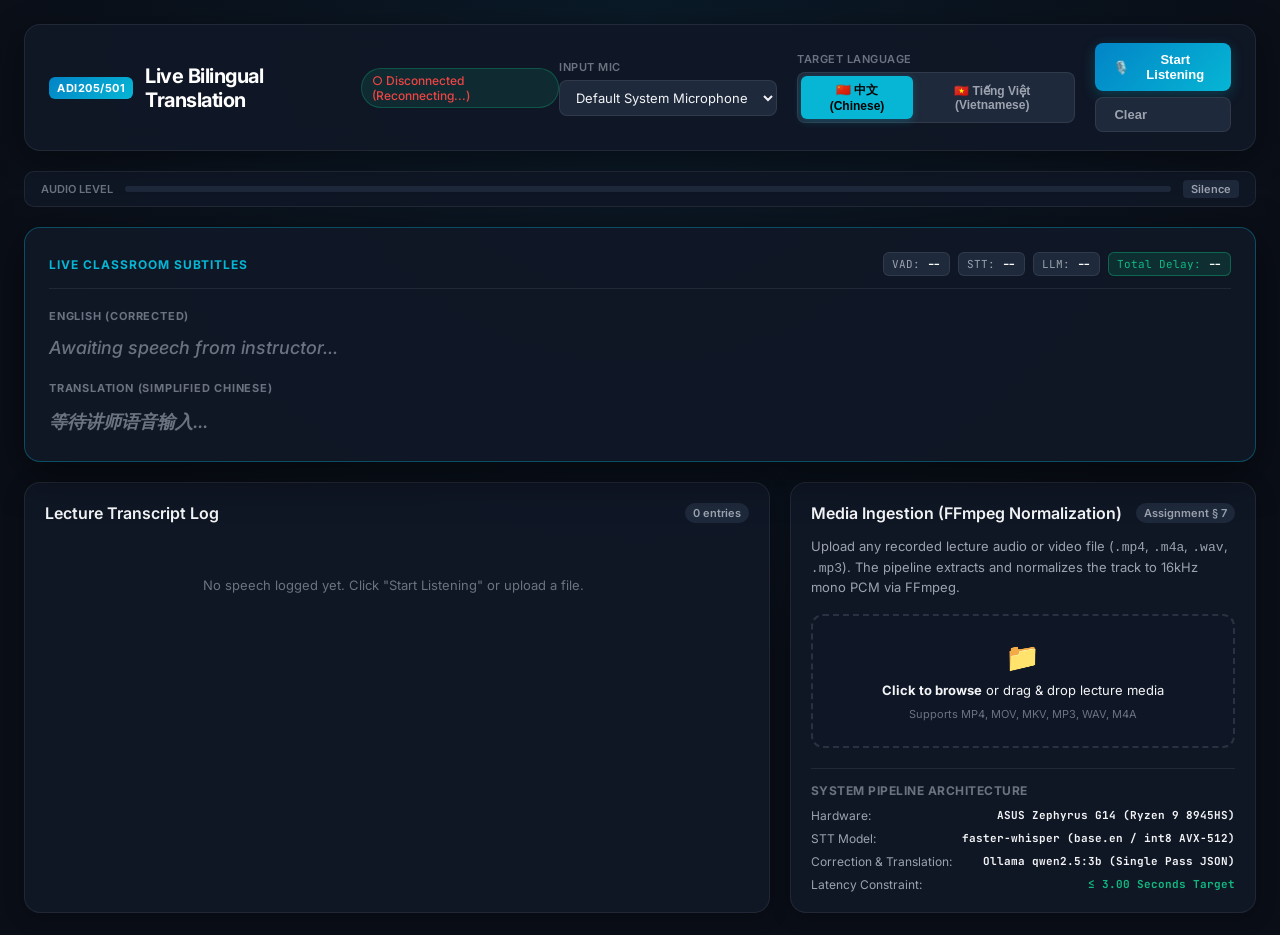
==== static/index.html @ 8bcc1276 "Initial commit" ====
<!DOCTYPE html>
<html lang="en">
<head>
  <meta charset="UTF-8">
  <meta name="viewport" content="width=device-width, initial-scale=1.0">
  <title>Live Bilingual Classroom Translation | ADI205/501</title>
  <link rel="preconnect" href="https://fonts.googleapis.com">
  <link rel="preconnect" href="https://fonts.gstatic.com" crossorigin>
  <link href="https://fonts.googleapis.com/css2?family=Inter:wght@300;400;500;600;700&family=JetBrains+Mono:wght@400;500;600&display=swap" rel="stylesheet">
  <link rel="stylesheet" href="/static/style.css">
</head>
<body>
  <div class="app-container">
    <!-- Header -->
    <header class="app-header">
      <div class="brand">
        <div class="brand-badge">ADI205/501</div>
        <h1>Live Bilingual Translation</h1>
        <span class="status-indicator ready" id="connectionStatus">● 100% Local Engine</span>
      </div>

      <div class="controls-panel">
        <!-- Audio Input Device Selector -->
        <div class="control-group">
          <label for="audioDeviceSelect">Input Mic</label>
          <select id="audioDeviceSelect" class="styled-select">
            <option value="default">Default System Microphone</option>
          </select>
        </div>

        <!-- Target Language Toggle -->
        <div class="control-group">
          <label>Target Language</label>
          <div class="lang-switch">
            <button class="lang-btn active" data-lang="Chinese" id="btnLangChinese">🇨🇳 中文 (Chinese)</button>
            <button class="lang-btn" data-lang="Vietnamese" id="btnLangVietnamese">🇻🇳 Tiếng Việt (Vietnamese)</button>
          </div>
        </div>

        <!-- Action Buttons -->
        <div class="control-group actions">
          <button id="toggleRecordBtn" class="btn btn-primary">
            <span class="mic-icon">🎙️</span>
            <span id="recordBtnText">Start Listening</span>
          </button>
          <button id="clearBtn" class="btn btn-secondary" title="Clear transcript history">Clear</button>
        </div>
      </div>
    </header>

    <!-- Real-time Audio Activity Bar -->
    <div class="audio-meter-bar">
      <div class="meter-label">Audio Level</div>
      <div class="meter-track">
        <div class="meter-fill" id="audioMeterFill"></div>
      </div>
      <div class="vad-badge" id="vadStatusBadge">Silence</div>
    </div>

    <!-- Live Active Subtitle Stage (Large Prominent Classroom Subtitle Bar) -->
    <section class="live-subtitle-stage">
      <div class="stage-header">
        <span class="stage-tag">LIVE CLASSROOM SUBTITLES</span>
        <div class="latency-pill-group" id="liveLatencyGroup">
          <span class="latency-badge vad">VAD: <b id="statVad">--</b></span>
          <span class="latency-badge stt">STT: <b id="statStt">--</b></span>
          <span class="latency-badge llm">LLM: <b id="statLlm">--</b></span>
          <span class="latency-badge total pass" id="statTotalBadge">Total Delay: <b id="statTotal">--</b></span>
        </div>
      </div>

      <div class="subtitle-card">
        <!-- English Corrected Line -->
        <div class="subtitle-line english">
          <div class="line-label">English (Corrected)</div>
          <div class="line-text" id="liveEnglishText">
            <span class="placeholder">Awaiting speech from instructor...</span>
          </div>
        </div>

        <!-- Raw transcription indicator if correction differed -->
        <div class="raw-diff-indicator" id="rawDiffContainer" style="display: none;">
          <span class="diff-tag">Original STT:</span>
          <span class="diff-raw" id="liveRawText"></span>
          <span class="diff-changes" id="liveCorrectionsList"></span>
        </div>

        <!-- Translation Line -->
        <div class="subtitle-line translation">
          <div class="line-label" id="translationLineLabel">Translation (Simplified Chinese)</div>
          <div class="line-text translated-text" id="liveTranslationText">
            <span class="placeholder">等待讲师语音输入...</span>
          </div>
        </div>
      </div>
    </section>

    <!-- Two-Column Section: History Log & Media Normalization Testing -->
    <div class="bottom-grid">
      <!-- Full Lecture History -->
      <section class="panel history-panel">
        <div class="panel-header">
          <h2>Lecture Transcript Log</h2>
          <span class="counter-badge" id="historyCount">0 entries</span>
        </div>
        <div class="history-list" id="historyList">
          <div class="empty-state">No speech logged yet. Click "Start Listening" or upload a file.</div>
        </div>
      </section>

      <!-- Assignment Section 7: Media & Audio File Ingestion -->
      <section class="panel media-panel">
        <div class="panel-header">
          <h2>Media Ingestion (FFmpeg Normalization)</h2>
          <span class="section-tag">Assignment § 7</span>
        </div>
        <p class="panel-desc">
          Upload any recorded lecture audio or video file (<code>.mp4</code>, <code>.m4a</code>, <code>.wav</code>, <code>.mp3</code>). The pipeline extracts and normalizes the track to 16kHz mono PCM via FFmpeg.
        </p>

        <div class="upload-dropzone" id="dropzone">
          <input type="file" id="mediaFileInput" accept="audio/*,video/*" style="display: none;">
          <div class="dropzone-content">
            <span class="upload-icon">📁</span>
            <p><strong>Click to browse</strong> or drag & drop lecture media</p>
            <span class="dropzone-hint">Supports MP4, MOV, MKV, MP3, WAV, M4A</span>
          </div>
        </div>

        <div class="upload-status" id="uploadStatus" style="display: none;">
          <div class="progress-info">
            <span id="uploadFileName">lecture_sample.mp4</span>
            <span id="uploadProgressText">Normalizing audio with FFmpeg...</span>
          </div>
        </div>

        <div class="specs-summary">
          <h3>System Pipeline Architecture</h3>
          <div class="spec-item">
            <span>Hardware:</span>
            <b>ASUS Zephyrus G14 (Ryzen 9 8945HS)</b>
          </div>
          <div class="spec-item">
            <span>STT Model:</span>
            <b>faster-whisper (base.en / int8 AVX-512)</b>
          </div>
          <div class="spec-item">
            <span>Correction & Translation:</span>
            <b>Ollama qwen2.5:3b (Single Pass JSON)</b>
          </div>
          <div class="spec-item">
            <span>Latency Constraint:</span>
            <b class="highlight">&le; 3.00 Seconds Target</b>
          </div>
        </div>
      </section>
    </div>
  </div>

  <script src="/static/app.js"></script>
</body>
</html>
---- static/style.css ----
:root {
  --bg-main: #0a0e17;
  --bg-card: rgba(17, 24, 39, 0.85);
  --bg-card-hover: rgba(31, 41, 55, 0.95);
  --border-color: rgba(255, 255, 255, 0.08);
  --border-highlight: rgba(6, 182, 212, 0.35);
  --primary: #06b6d4;
  --primary-glow: rgba(6, 182, 212, 0.25);
  --accent-green: #10b981;
  --accent-amber: #f59e0b;
  --accent-red: #ef4444;
  --text-main: #f3f4f6;
  --text-muted: #9ca3af;
  --text-subtle: #6b7280;
  --font-sans: 'Inter', -apple-system, BlinkMacSystemFont, sans-serif;
  --font-mono: 'JetBrains Mono', monospace;
}

* {
  box-sizing: border-box;
  margin: 0;
  padding: 0;
}

body {
  background-color: var(--bg-main);
  background-image: radial-gradient(circle at 50% 0%, rgba(14, 165, 233, 0.08) 0%, transparent 60%);
  color: var(--text-main);
  font-family: var(--font-sans);
  min-height: 100vh;
  display: flex;
  justify-content: center;
  padding: 24px;
}

.app-container {
  width: 100%;
  max-width: 1300px;
  display: flex;
  flex-direction: column;
  gap: 20px;
}

/* Header */
.app-header {
  display: flex;
  justify-content: space-between;
  align-items: center;
  background: var(--bg-card);
  backdrop-filter: blur(12px);
  padding: 18px 24px;
  border-radius: 16px;
  border: 1px solid var(--border-color);
  box-shadow: 0 8px 32px rgba(0, 0, 0, 0.4);
}

.brand {
  display: flex;
  align-items: center;
  gap: 12px;
}

.brand-badge {
  background: linear-gradient(135deg, #0284c7, #06b6d4);
  color: #fff;
  font-size: 11px;
  font-weight: 700;
  padding: 4px 8px;
  border-radius: 6px;
  letter-spacing: 0.5px;
}

.brand h1 {
  font-size: 20px;
  font-weight: 700;
  letter-spacing: -0.5px;
  color: #fff;
}

.status-indicator {
  font-size: 12px;
  font-weight: 500;
  padding: 4px 10px;
  border-radius: 20px;
  background: rgba(16, 185, 129, 0.12);
  color: var(--accent-green);
  border: 1px solid rgba(16, 185, 129, 0.3);
}

/* Controls */
.controls-panel {
  display: flex;
  align-items: center;
  gap: 20px;
}

.control-group {
  display: flex;
  flex-direction: column;
  gap: 6px;
}

.control-group label {
  font-size: 11px;
  font-weight: 600;
  color: var(--text-subtle);
  text-transform: uppercase;
  letter-spacing: 0.5px;
}

.styled-select {
  background: #1e293b;
  color: var(--text-main);
  border: 1px solid var(--border-color);
  padding: 8px 12px;
  border-radius: 8px;
  font-size: 13px;
  font-family: inherit;
  outline: none;
  cursor: pointer;
  transition: all 0.2s;
}

.styled-select:focus {
  border-color: var(--primary);
  box-shadow: 0 0 0 2px var(--primary-glow);
}

.lang-switch {
  display: flex;
  background: #1e293b;
  padding: 3px;
  border-radius: 8px;
  border: 1px solid var(--border-color);
}

.lang-btn {
  background: transparent;
  color: var(--text-muted);
  border: none;
  padding: 6px 12px;
  font-size: 12px;
  font-weight: 600;
  border-radius: 6px;
  cursor: pointer;
  transition: all 0.2s;
}

.lang-btn.active {
  background: var(--primary);
  color: #000;
  font-weight: 700;
  box-shadow: 0 2px 8px var(--primary-glow);
}

.btn {
  display: inline-flex;
  align-items: center;
  gap: 8px;
  padding: 9px 18px;
  border-radius: 8px;
  font-size: 13px;
  font-weight: 600;
  cursor: pointer;
  border: none;
  transition: all 0.2s;
}

.btn-primary {
  background: linear-gradient(135deg, #0284c7, #06b6d4);
  color: #fff;
  box-shadow: 0 4px 14px var(--primary-glow);
}

.btn-primary:hover {
  filter: brightness(1.1);
  transform: translateY(-1px);
}

.btn-primary.recording {
  background: linear-gradient(135deg, #e11d48, #f43f5e);
  box-shadow: 0 4px 16px rgba(244, 63, 94, 0.4);
  animation: pulseRecording 1.8s infinite;
}

@keyframes pulseRecording {
  0% { box-shadow: 0 0 0 0 rgba(244, 63, 94, 0.6); }
  70% { box-shadow: 0 0 0 10px rgba(244, 63, 94, 0); }
  100% { box-shadow: 0 0 0 0 rgba(244, 63, 94, 0); }
}

.btn-secondary {
  background: #1e293b;
  color: var(--text-muted);
  border: 1px solid var(--border-color);
}

.btn-secondary:hover {
  background: #334155;
  color: #fff;
}

/* Audio Level Bar */
.audio-meter-bar {
  display: flex;
  align-items: center;
  gap: 12px;
  background: var(--bg-card);
  padding: 8px 16px;
  border-radius: 10px;
  border: 1px solid var(--border-color);
}

.meter-label {
  font-size: 11px;
  font-weight: 600;
  color: var(--text-subtle);
  text-transform: uppercase;
}

.meter-track {
  flex: 1;
  height: 6px;
  background: #1e293b;
  border-radius: 3px;
  overflow: hidden;
}

.meter-fill {
  height: 100%;
  width: 0%;
  background: linear-gradient(90deg, #10b981, #06b6d4);
  border-radius: 3px;
  transition: width 0.08s ease-out;
}

.vad-badge {
  font-size: 11px;
  font-weight: 600;
  padding: 2px 8px;
  border-radius: 4px;
  background: #1e293b;
  color: var(--text-muted);
  transition: all 0.2s;
}

.vad-badge.speaking {
  background: rgba(16, 185, 129, 0.2);
  color: var(--accent-green);
  border: 1px solid rgba(16, 185, 129, 0.4);
}

/* Live Subtitle Stage */
.live-subtitle-stage {
  background: var(--bg-card);
  border-radius: 16px;
  border: 1px solid var(--border-highlight);
  box-shadow: 0 12px 40px rgba(0, 0, 0, 0.5);
  padding: 24px;
  position: relative;
  overflow: hidden;
}

.stage-header {
  display: flex;
  justify-content: space-between;
  align-items: center;
  margin-bottom: 20px;
  padding-bottom: 12px;
  border-bottom: 1px solid var(--border-color);
}

.stage-tag {
  font-size: 12px;
  font-weight: 700;
  letter-spacing: 1px;
  color: var(--primary);
}

.latency-pill-group {
  display: flex;
  gap: 8px;
  font-family: var(--font-mono);
}

.latency-badge {
  font-size: 11px;
  padding: 4px 8px;
  border-radius: 6px;
  background: #1e293b;
  color: var(--text-muted);
  border: 1px solid var(--border-color);
}

.latency-badge b {
  color: #fff;
}

.latency-badge.total.pass {
  background: rgba(16, 185, 129, 0.15);
  color: var(--accent-green);
  border-color: rgba(16, 185, 129, 0.4);
}

.latency-badge.total.fail {
  background: rgba(239, 68, 68, 0.15);
  color: var(--accent-red);
  border-color: rgba(239, 68, 68, 0.4);
}

.subtitle-card {
  display: flex;
  flex-direction: column;
  gap: 16px;
}

.subtitle-line {
  display: flex;
  flex-direction: column;
  gap: 6px;
}

.subtitle-line .line-label {
  font-size: 11px;
  font-weight: 700;
  text-transform: uppercase;
  letter-spacing: 0.8px;
  color: var(--text-subtle);
}

.subtitle-line .line-text {
  font-size: 24px;
  font-weight: 500;
  line-height: 1.4;
  color: #ffffff;
  min-height: 36px;
  transition: color 0.2s;
}

.subtitle-line.translation .line-text {
  font-size: 26px;
  font-weight: 600;
  color: #38bdf8; /* Lighter cyan for foreign language */
}

.placeholder {
  color: var(--text-subtle);
  font-style: italic;
  font-size: 18px;
}

/* Raw error diff indication */
.raw-diff-indicator {
  display: flex;
  align-items: center;
  gap: 10px;
  font-size: 12px;
  background: rgba(245, 158, 11, 0.08);
  border-left: 3px solid var(--accent-amber);
  padding: 6px 12px;
  border-radius: 4px;
  color: var(--text-muted);
}

.diff-tag {
  font-weight: 700;
  color: var(--accent-amber);
}

.diff-raw {
  text-decoration: line-through;
  opacity: 0.7;
}

.diff-changes {
  font-family: var(--font-mono);
  color: var(--accent-green);
  font-weight: 600;
}

/* Bottom Grid */
.bottom-grid {
  display: grid;
  grid-template-columns: 1.6fr 1fr;
  gap: 20px;
}

.panel {
  background: var(--bg-card);
  border-radius: 16px;
  border: 1px solid var(--border-color);
  padding: 20px;
  box-shadow: 0 4px 20px rgba(0, 0, 0, 0.25);
  display: flex;
  flex-direction: column;
}

.panel-header {
  display: flex;
  justify-content: space-between;
  align-items: center;
  margin-bottom: 14px;
}

.panel-header h2 {
  font-size: 16px;
  font-weight: 600;
}

.counter-badge, .section-tag {
  font-size: 11px;
  font-weight: 600;
  padding: 3px 8px;
  border-radius: 12px;
  background: #1e293b;
  color: var(--text-muted);
}

.panel-desc {
  font-size: 13px;
  color: var(--text-muted);
  line-height: 1.5;
  margin-bottom: 16px;
}

.history-list {
  flex: 1;
  max-height: 340px;
  overflow-y: auto;
  display: flex;
  flex-direction: column;
  gap: 12px;
  padding-right: 6px;
}

.history-item {
  background: rgba(30, 41, 59, 0.5);
  border: 1px solid var(--border-color);
  border-radius: 10px;
  padding: 12px 14px;
  display: flex;
  flex-direction: column;
  gap: 6px;
  transition: all 0.2s;
}

.history-item:hover {
  background: rgba(30, 41, 59, 0.85);
  border-color: rgba(255, 255, 255, 0.15);
}

.history-item .hist-time {
  font-size: 10px;
  font-family: var(--font-mono);
  color: var(--text-subtle);
  display: flex;
  justify-content: space-between;
}

.history-item .hist-en {
  font-size: 14px;
  color: #f3f4f6;
  font-weight: 500;
}

.history-item .hist-trans {
  font-size: 14px;
  color: #38bdf8;
  font-weight: 500;
}

.empty-state {
  text-align: center;
  color: var(--text-subtle);
  font-size: 13px;
  padding: 40px 20px;
}

/* Upload Dropzone */
.upload-dropzone {
  border: 2px dashed rgba(255, 255, 255, 0.12);
  border-radius: 12px;
  padding: 24px;
  text-align: center;
  cursor: pointer;
  transition: all 0.2s;
  background: rgba(15, 23, 42, 0.4);
}

.upload-dropzone:hover {
  border-color: var(--primary);
  background: rgba(6, 182, 212, 0.05);
}

.dropzone-content .upload-icon {
  font-size: 28px;
  display: block;
  margin-bottom: 8px;
}

.dropzone-content p {
  font-size: 13px;
  color: var(--text-main);
  margin-bottom: 4px;
}

.dropzone-hint {
  font-size: 11px;
  color: var(--text-subtle);
}

.upload-status {
  margin-top: 12px;
  background: #1e293b;
  border-radius: 8px;
  padding: 10px 14px;
  font-size: 12px;
}

.progress-info {
  display: flex;
  justify-content: space-between;
  color: var(--text-muted);
}

/* Specs summary */
.specs-summary {
  margin-top: 20px;
  padding-top: 14px;
  border-top: 1px solid var(--border-color);
  display: flex;
  flex-direction: column;
  gap: 8px;
}

.specs-summary h3 {
  font-size: 12px;
  text-transform: uppercase;
  letter-spacing: 0.5px;
  color: var(--text-subtle);
  margin-bottom: 2px;
}

.spec-item {
  display: flex;
  justify-content: space-between;
  font-size: 12px;
  color: var(--text-muted);
}

.spec-item b {
  color: var(--text-main);
  font-family: var(--font-mono);
  font-size: 11px;
}

.spec-item b.highlight {
  color: var(--accent-green);
}

/* Scrollbar */
::-webkit-scrollbar {
  width: 6px;
}
::-webkit-scrollbar-track {
  background: transparent;
}
::-webkit-scrollbar-thumb {
  background: #334155;
  border-radius: 3px;
}
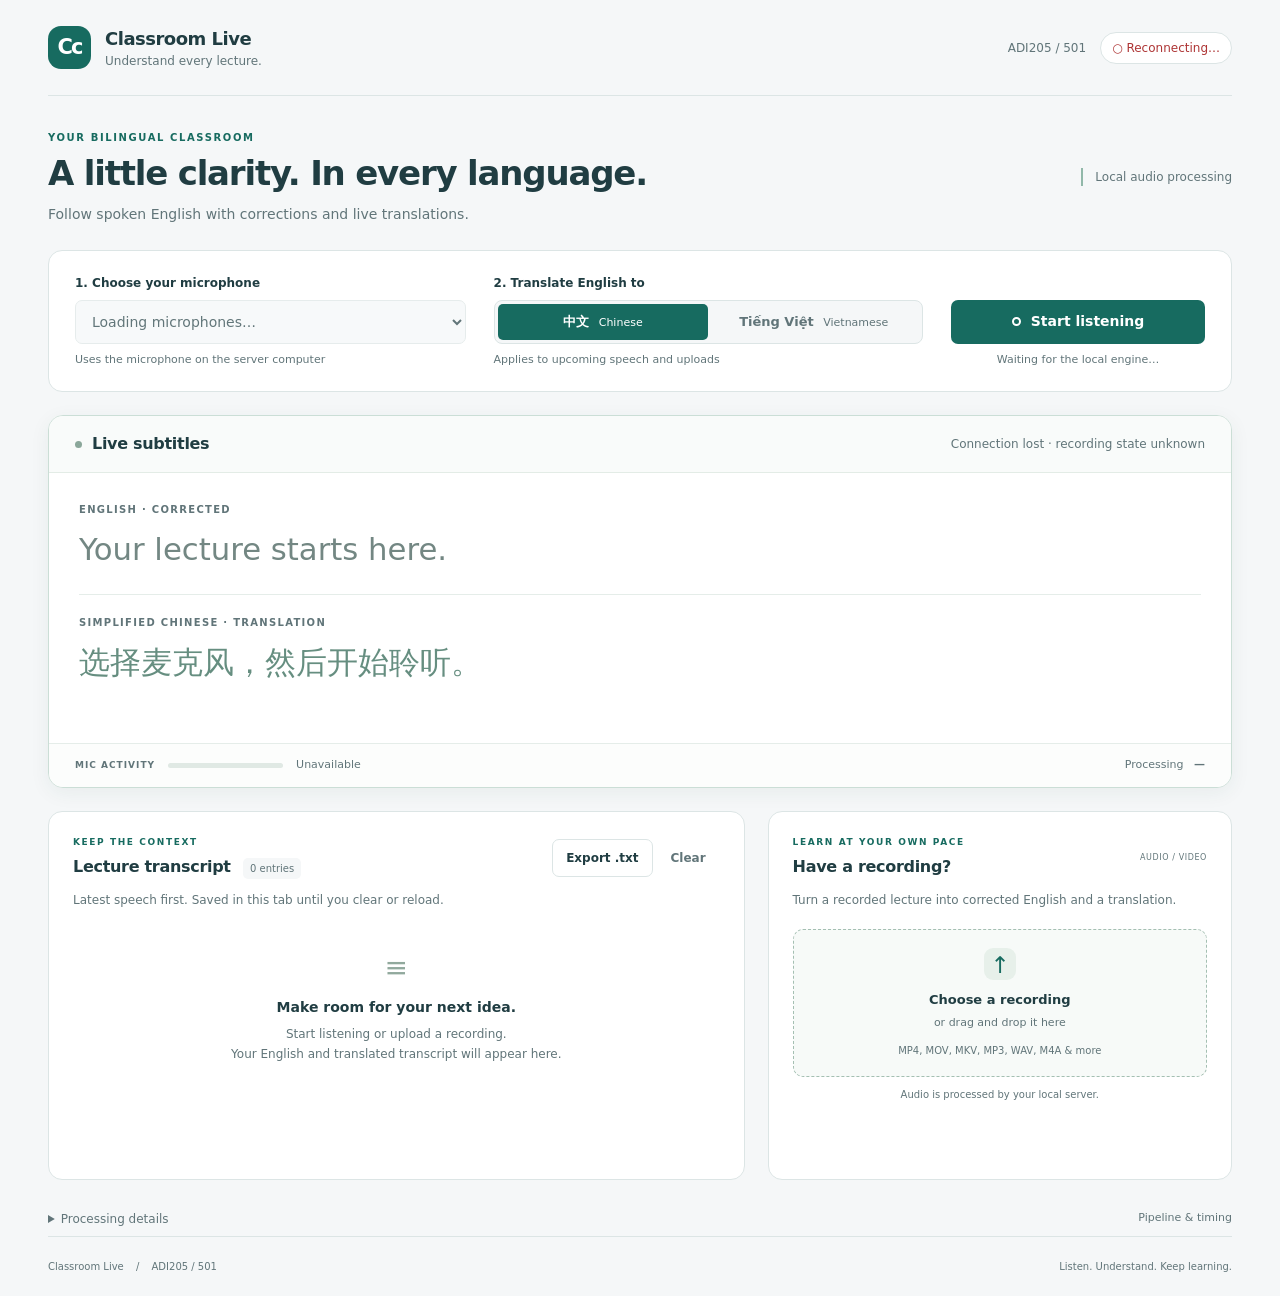
==== commit badfd4d4: "New UI style added: YG" ====
--- a/static/index.html
+++ b/static/index.html
@@ -1,162 +1,178 @@
 <!DOCTYPE html>
 <html lang="en">
-<head>
-  <meta charset="UTF-8">
-  <meta name="viewport" content="width=device-width, initial-scale=1.0">
-  <title>Live Bilingual Classroom Translation | ADI205/501</title>
-  <link rel="preconnect" href="https://fonts.googleapis.com">
-  <link rel="preconnect" href="https://fonts.gstatic.com" crossorigin>
-  <link href="https://fonts.googleapis.com/css2?family=Inter:wght@300;400;500;600;700&family=JetBrains+Mono:wght@400;500;600&display=swap" rel="stylesheet">
-  <link rel="stylesheet" href="/static/style.css">
-</head>
-<body>
-  <div class="app-container">
-    <!-- Header -->
-    <header class="app-header">
-      <div class="brand">
-        <div class="brand-badge">ADI205/501</div>
-        <h1>Live Bilingual Translation</h1>
-        <span class="status-indicator ready" id="connectionStatus">● 100% Local Engine</span>
-      </div>
-
-      <div class="controls-panel">
-        <!-- Audio Input Device Selector -->
-        <div class="control-group">
-          <label for="audioDeviceSelect">Input Mic</label>
-          <select id="audioDeviceSelect" class="styled-select">
-            <option value="default">Default System Microphone</option>
-          </select>
-        </div>
-
-        <!-- Target Language Toggle -->
-        <div class="control-group">
-          <label>Target Language</label>
-          <div class="lang-switch">
-            <button class="lang-btn active" data-lang="Chinese" id="btnLangChinese">🇨🇳 中文 (Chinese)</button>
-            <button class="lang-btn" data-lang="Vietnamese" id="btnLangVietnamese">🇻🇳 Tiếng Việt (Vietnamese)</button>
+  <head>
+    <meta charset="UTF-8">
+    <meta name="viewport" content="width=device-width, initial-scale=1.0">
+    <meta name="theme-color" content="#f5f7f8">
+    <title>Classroom Live · Bilingual Translation</title>
+    <link rel="stylesheet" href="/static/style.css">
+  </head>
+  <body>
+    <a class="skip-link" href="#liveSubtitles">Skip to subtitles</a>
+    <div class="app-container">
+      <header class="app-header">
+        <div class="brand">
+          <span class="brand-mark" aria-hidden="true">Cc</span>
+          <div>
+            <div class="brand-name">Classroom Live</div>
+            <p>Understand every lecture.</p>
           </div>
         </div>
-
-        <!-- Action Buttons -->
-        <div class="control-group actions">
-          <button id="toggleRecordBtn" class="btn btn-primary">
-            <span class="mic-icon">🎙️</span>
-            <span id="recordBtnText">Start Listening</span>
-          </button>
-          <button id="clearBtn" class="btn btn-secondary" title="Clear transcript history">Clear</button>
+        <div class="header-meta">
+          <span class="course-tag">ADI205 / 501</span>
+          <span class="status-indicator" id="connectionStatus" role="status">Connecting…</span>
         </div>
+      </header>
+      <main>
+        <div class="page-heading">
+          <div>
+            <p class="eyebrow">YOUR BILINGUAL CLASSROOM</p>
+            <h1>A little clarity. In every language.</h1>
+            <p>Follow spoken English with corrections and live translations.</p>
+          </div>
+          <span class="local-note">Local audio processing</span>
+        </div>
+        <div id="notice" class="notice" role="alert" hidden>
+        </div>
+        <!-- Keep these control IDs aligned with app.js; all actions use the existing FastAPI routes. -->
+        <section class="controls-panel" aria-label="Session controls">
+          <div class="control-group">
+            <label for="audioDeviceSelect">1. Choose your microphone</label>
+            <select id="audioDeviceSelect">
+              <option value="">Loading microphones…</option>
+            </select>
+            <span class="control-hint">Uses the microphone on the server computer</span>
+          </div>
+          <div class="control-group">
+            <span id="languageLabel" class="control-label">2. Translate English to</span>
+            <div class="lang-switch" role="group" aria-labelledby="languageLabel">
+              <button class="lang-btn active" id="btnLangChinese" aria-pressed="true">中文 <span>Chinese</span>
+              </button>
+              <button class="lang-btn" id="btnLangVietnamese" aria-pressed="false">Tiếng Việt <span>Vietnamese</span>
+              </button>
+            </div>
+            <span class="control-hint">Applies to upcoming speech and uploads</span>
+          </div>
+          <div class="control-group record-control">
+            <button id="toggleRecordBtn" class="btn btn-primary" disabled>
+              <span class="record-dot" aria-hidden="true">
+              </span>
+              <span id="recordBtnText">Start listening</span>
+            </button>
+            <span class="control-hint" id="sessionHint">Connecting to the local engine…</span>
+          </div>
+        </section>
+        <section id="liveSubtitles" class="live-subtitle-stage" tabindex="-1" aria-labelledby="subtitleHeading">
+          <div class="stage-header">
+            <h2 id="subtitleHeading">
+              <span class="live-dot" aria-hidden="true">
+              </span>Live subtitles</h2>
+              <span class="stage-note" id="stageNote">Ready when you are</span>
+            </div>
+            <!-- A single polite live region announces each complete bilingual result without moving focus. -->
+            <div class="subtitle-card" aria-live="polite" aria-atomic="true">
+              <div class="subtitle-line english">
+                <div class="line-label">ENGLISH · CORRECTED</div>
+                <div class="line-text" id="liveEnglishText">
+                  <span class="placeholder">Your lecture starts here.</span>
+                </div>
+              </div>
+              <div class="subtitle-line translation">
+                <div class="line-label" id="translationLineLabel">SIMPLIFIED CHINESE · TRANSLATION</div>
+                <div class="line-text translated-text" id="liveTranslationText" lang="zh-Hans">
+                  <span class="placeholder">选择麦克风，然后开始聆听。</span>
+                </div>
+              </div>
+              <div class="raw-diff-indicator" id="rawDiffContainer" hidden>
+                <span class="diff-tag">Original English</span>
+                <span id="liveRawText">
+                </span>
+                <span class="diff-changes" id="liveCorrectionsList">
+                </span>
+              </div>
+            </div>
+            <div class="audio-meter-bar">
+              <span class="meter-label">MIC ACTIVITY</span>
+              <div class="meter-track" aria-hidden="true">
+                <div class="meter-fill" id="audioMeterFill">
+                </div>
+              </div>
+              <span class="vad-badge" id="vadStatusBadge">Idle</span>
+              <span class="latency-badge total" id="statTotalBadge">Processing <b id="statTotal">—</b>
+              </span>
+            </div>
+          </section>
+          <div class="bottom-grid">
+            <section class="panel history-panel" aria-labelledby="historyHeading">
+              <div class="panel-header">
+                <div>
+                  <p class="eyebrow">KEEP THE CONTEXT</p>
+                  <h2 id="historyHeading">Lecture transcript <span class="counter-badge" id="historyCount">0 entries</span>
+                  </h2>
+                </div>
+                <div class="history-actions">
+                  <button id="exportBtn" class="btn btn-secondary" disabled>Export .txt</button>
+                  <button id="clearBtn" class="btn btn-quiet" disabled>Clear</button>
+                </div>
+              </div>
+              <p class="panel-desc">Latest speech first. Saved in this tab until you clear or reload.</p>
+              <div class="history-list" id="historyList" tabindex="0" aria-label="Lecture transcript history">
+                <div class="empty-state">
+                  <span class="empty-icon" aria-hidden="true">≡</span>
+                  <h3>Make room for your next idea.</h3>
+                  <p>Start listening or upload a recording.<br>Your English and translated transcript will appear here.</p>
+                </div>
+              </div>
+            </section>
+            <section class="panel media-panel" aria-labelledby="mediaHeading">
+              <div class="panel-header">
+                <div>
+                  <p class="eyebrow">LEARN AT YOUR OWN PACE</p>
+                  <h2 id="mediaHeading">Have a recording?</h2>
+                </div>
+                <span class="file-tag">AUDIO / VIDEO</span>
+              </div>
+              <p class="panel-desc">Turn a recorded lecture into corrected English and a translation.</p>
+              <input type="file" id="mediaFileInput" accept="audio/*,video/*,.mkv,.m4a,.mov" hidden>
+              <button type="button" class="upload-dropzone" id="dropzone">
+                <span class="upload-icon" aria-hidden="true">↑</span>
+                <strong>Choose a recording</strong>
+                <span>or drag and drop it here</span>
+                <small>MP4, MOV, MKV, MP3, WAV, M4A & more</small>
+              </button>
+              <div class="upload-status" id="uploadStatus" role="status" hidden>
+                <strong id="uploadFileName">
+                </strong>
+                <span id="uploadProgressText">
+                </span>
+              </div>
+              <p class="upload-note">Audio is processed by your local server.</p>
+            </section>
+          </div>
+          <!-- Assignment evidence remains available without competing with the classroom reading surface. -->
+          <details class="pipeline-details">
+            <summary>Processing details <span>Pipeline & timing</span>
+            </summary>
+            <div class="details-content">
+              <p>Microphone → speech detection → faster-whisper → Ollama correction & translation → bilingual display. Recordings are normalized with FFmpeg.</p>
+              <div class="latency-pill-group">
+                <span>Speech detection <b id="statVad">—</b>
+                </span>
+                <span>Transcription <b id="statStt">—</b>
+                </span>
+                <span>Correction & translation <b id="statLlm">—</b>
+                </span>
+              </div>
+              <p class="timing-note">The classroom target is approximately 3 seconds end to end. Reported processing time excludes capture, queueing, media normalization and display delivery; live speech detection uses the server’s fixed 10 ms estimate.</p>
+            </div>
+          </details>
+        </main>
+        <footer>
+          <span>Classroom Live <span aria-hidden="true">/</span> ADI205 / 501</span>
+          <span>Listen. Understand. Keep learning.</span>
+        </footer>
       </div>
-    </header>
-
-    <!-- Real-time Audio Activity Bar -->
-    <div class="audio-meter-bar">
-      <div class="meter-label">Audio Level</div>
-      <div class="meter-track">
-        <div class="meter-fill" id="audioMeterFill"></div>
-      </div>
-      <div class="vad-badge" id="vadStatusBadge">Silence</div>
-    </div>
-
-    <!-- Live Active Subtitle Stage (Large Prominent Classroom Subtitle Bar) -->
-    <section class="live-subtitle-stage">
-      <div class="stage-header">
-        <span class="stage-tag">LIVE CLASSROOM SUBTITLES</span>
-        <div class="latency-pill-group" id="liveLatencyGroup">
-          <span class="latency-badge vad">VAD: <b id="statVad">--</b></span>
-          <span class="latency-badge stt">STT: <b id="statStt">--</b></span>
-          <span class="latency-badge llm">LLM: <b id="statLlm">--</b></span>
-          <span class="latency-badge total pass" id="statTotalBadge">Total Delay: <b id="statTotal">--</b></span>
-        </div>
-      </div>
-
-      <div class="subtitle-card">
-        <!-- English Corrected Line -->
-        <div class="subtitle-line english">
-          <div class="line-label">English (Corrected)</div>
-          <div class="line-text" id="liveEnglishText">
-            <span class="placeholder">Awaiting speech from instructor...</span>
-          </div>
-        </div>
-
-        <!-- Raw transcription indicator if correction differed -->
-        <div class="raw-diff-indicator" id="rawDiffContainer" style="display: none;">
-          <span class="diff-tag">Original STT:</span>
-          <span class="diff-raw" id="liveRawText"></span>
-          <span class="diff-changes" id="liveCorrectionsList"></span>
-        </div>
-
-        <!-- Translation Line -->
-        <div class="subtitle-line translation">
-          <div class="line-label" id="translationLineLabel">Translation (Simplified Chinese)</div>
-          <div class="line-text translated-text" id="liveTranslationText">
-            <span class="placeholder">等待讲师语音输入...</span>
-          </div>
-        </div>
-      </div>
-    </section>
-
-    <!-- Two-Column Section: History Log & Media Normalization Testing -->
-    <div class="bottom-grid">
-      <!-- Full Lecture History -->
-      <section class="panel history-panel">
-        <div class="panel-header">
-          <h2>Lecture Transcript Log</h2>
-          <span class="counter-badge" id="historyCount">0 entries</span>
-        </div>
-        <div class="history-list" id="historyList">
-          <div class="empty-state">No speech logged yet. Click "Start Listening" or upload a file.</div>
-        </div>
-      </section>
-
-      <!-- Assignment Section 7: Media & Audio File Ingestion -->
-      <section class="panel media-panel">
-        <div class="panel-header">
-          <h2>Media Ingestion (FFmpeg Normalization)</h2>
-          <span class="section-tag">Assignment § 7</span>
-        </div>
-        <p class="panel-desc">
-          Upload any recorded lecture audio or video file (<code>.mp4</code>, <code>.m4a</code>, <code>.wav</code>, <code>.mp3</code>). The pipeline extracts and normalizes the track to 16kHz mono PCM via FFmpeg.
-        </p>
-
-        <div class="upload-dropzone" id="dropzone">
-          <input type="file" id="mediaFileInput" accept="audio/*,video/*" style="display: none;">
-          <div class="dropzone-content">
-            <span class="upload-icon">📁</span>
-            <p><strong>Click to browse</strong> or drag & drop lecture media</p>
-            <span class="dropzone-hint">Supports MP4, MOV, MKV, MP3, WAV, M4A</span>
-          </div>
-        </div>
-
-        <div class="upload-status" id="uploadStatus" style="display: none;">
-          <div class="progress-info">
-            <span id="uploadFileName">lecture_sample.mp4</span>
-            <span id="uploadProgressText">Normalizing audio with FFmpeg...</span>
-          </div>
-        </div>
-
-        <div class="specs-summary">
-          <h3>System Pipeline Architecture</h3>
-          <div class="spec-item">
-            <span>Hardware:</span>
-            <b>ASUS Zephyrus G14 (Ryzen 9 8945HS)</b>
-          </div>
-          <div class="spec-item">
-            <span>STT Model:</span>
-            <b>faster-whisper (base.en / int8 AVX-512)</b>
-          </div>
-          <div class="spec-item">
-            <span>Correction & Translation:</span>
-            <b>Ollama qwen2.5:3b (Single Pass JSON)</b>
-          </div>
-          <div class="spec-item">
-            <span>Latency Constraint:</span>
-            <b class="highlight">&le; 3.00 Seconds Target</b>
-          </div>
-        </div>
-      </section>
-    </div>
-  </div>
-
-  <script src="/static/app.js"></script>
-</body>
-</html>
+      <script src="/static/app.js">
+      </script>
+    </body>
+  </html>
--- a/static/style.css
+++ b/static/style.css
@@ -1,571 +1,858 @@
+/* Shared design tokens: change the palette and spacing here without touching UI behavior. */
 :root {
-  --bg-main: #0a0e17;
-  --bg-card: rgba(17, 24, 39, 0.85);
-  --bg-card-hover: rgba(31, 41, 55, 0.95);
-  --border-color: rgba(255, 255, 255, 0.08);
-  --border-highlight: rgba(6, 182, 212, 0.35);
-  --primary: #06b6d4;
-  --primary-glow: rgba(6, 182, 212, 0.25);
-  --accent-green: #10b981;
-  --accent-amber: #f59e0b;
-  --accent-red: #ef4444;
-  --text-main: #f3f4f6;
-  --text-muted: #9ca3af;
-  --text-subtle: #6b7280;
-  --font-sans: 'Inter', -apple-system, BlinkMacSystemFont, sans-serif;
-  --font-mono: 'JetBrains Mono', monospace;
+  --bg: #f5f7f8;
+  --surface: #fff;
+  --ink: #203d42;
+  --muted: #617579;
+  --line: #dce5e5;
+  --primary: #176b60;
+  --soft: #edf5f1;
+  --accent-red: #ae3535;
+  --accent-green: #176b60;
+  --font: system-ui,-apple-system,BlinkMacSystemFont,"Segoe UI",sans-serif;
 }
 
 * {
   box-sizing: border-box;
+}
+
+body {
   margin: 0;
-  padding: 0;
-}
-
-body {
-  background-color: var(--bg-main);
-  background-image: radial-gradient(circle at 50% 0%, rgba(14, 165, 233, 0.08) 0%, transparent 60%);
-  color: var(--text-main);
-  font-family: var(--font-sans);
-  min-height: 100vh;
-  display: flex;
-  justify-content: center;
-  padding: 24px;
-}
-
+  background: var(--bg);
+  color: var(--ink);
+  font-family: var(--font);
+  font-size: 14px;
+  line-height: 1.5;
+}
+
+button,select {
+  font: inherit;
+}
+
+button {
+  cursor: pointer;
+}
+
+button: disabled {
+  cursor: not-allowed;
+  opacity: .5;
+}
+
+[hidden] {
+  display: none!important;
+}
+
+button,select,summary,a {
+  -webkit-tap-highlight-color: transparent;
+}
+
+:focus-visible {
+  outline: 3px solid #cb862b;
+  outline-offset: 4px;
+}
+
+button {
+  transition: background .15s,border-color .15s;
+}
+
+/* Page shell and masthead */
 .app-container {
-  width: 100%;
-  max-width: 1300px;
-  display: flex;
-  flex-direction: column;
-  gap: 20px;
-}
-
-/* Header */
+  max-width: 1440px;
+  margin: auto;
+  padding: 0 48px;
+}
+
 .app-header {
   display: flex;
   justify-content: space-between;
   align-items: center;
-  background: var(--bg-card);
-  backdrop-filter: blur(12px);
-  padding: 18px 24px;
-  border-radius: 16px;
-  border: 1px solid var(--border-color);
-  box-shadow: 0 8px 32px rgba(0, 0, 0, 0.4);
-}
-
-.brand {
+  padding: 25px 0;
+  border-bottom: 1px solid var(--line);
+}
+
+.brand,.header-meta {
   display: flex;
   align-items: center;
-  gap: 12px;
-}
-
-.brand-badge {
-  background: linear-gradient(135deg, #0284c7, #06b6d4);
-  color: #fff;
+  gap: 14px;
+}
+
+.brand-mark {
+  display: grid;
+  place-items: center;
+  background: var(--primary);
+  color: white;
+  width: 43px;
+  height: 43px;
+  border-radius: 13px;
+  font-size: 21px;
+  font-weight: 650;
+  letter-spacing: -2px;
+}
+
+.brand-name {
+  font-size: 18px;
+  font-weight: 700;
+  letter-spacing: -.5px;
+}
+
+.brand p {
+  margin: 0;
+  color: var(--muted);
+  font-size: 12px;
+}
+
+.course-tag,.local-note {
+  font-size: 12px;
+  color: var(--muted);
+}
+
+.status-indicator {
+  font-size: 12px;
+  border: 1px solid var(--line);
+  border-radius: 20px;
+  padding: 6px 11px;
+  background: white;
+}
+
+.status-indicator.connected {
+  color: var(--primary);
+}
+
+.status-indicator.disconnected {
+  color: var(--accent-red);
+}
+
+.page-heading {
+  display: flex;
+  justify-content: space-between;
+  align-items: center;
+  padding: 34px 0 25px;
+}
+
+.eyebrow {
+  font-size: 10px;
+  font-weight: 750;
+  letter-spacing: 1.6px;
+  color: var(--primary);
+  margin: 0 0 8px;
+}
+
+h1 {
+  font-size: clamp(25px,3vw,34px);
+  font-weight: 650;
+  letter-spacing: -1.2px;
+  line-height: 1.2;
+  margin: 0 0 10px;
+}
+
+.page-heading p:not(.eyebrow) {
+  margin: 0;
+  color: var(--muted);
+}
+
+.local-note {
+  border-left: 2px solid #91b8a9;
+  padding-left: 12px;
+}
+
+/* Input setup and session actions */
+.controls-panel {
+  display: grid;
+  grid-template-columns: minmax(0,1fr) minmax(0,1.1fr) minmax(180px,.65fr);
+  gap: 28px;
+  background: white;
+  border: 1px solid var(--line);
+  padding: 23px 26px;
+  border-radius: 14px;
+  margin-bottom: 23px;
+}
+
+.control-group {
+  display: flex;
+  flex-direction: column;
+  gap: 8px;
+  min-width: 0;
+}
+
+.control-group label,.control-label {
+  font-size: 12px;
+  font-weight: 650;
+}
+
+.control-hint {
   font-size: 11px;
-  font-weight: 700;
-  padding: 4px 8px;
-  border-radius: 6px;
-  letter-spacing: 0.5px;
-}
-
-.brand h1 {
-  font-size: 20px;
-  font-weight: 700;
-  letter-spacing: -0.5px;
-  color: #fff;
-}
-
-.status-indicator {
-  font-size: 12px;
-  font-weight: 500;
-  padding: 4px 10px;
-  border-radius: 20px;
-  background: rgba(16, 185, 129, 0.12);
-  color: var(--accent-green);
-  border: 1px solid rgba(16, 185, 129, 0.3);
-}
-
-/* Controls */
-.controls-panel {
-  display: flex;
-  align-items: center;
-  gap: 20px;
-}
-
-.control-group {
-  display: flex;
-  flex-direction: column;
-  gap: 6px;
-}
-
-.control-group label {
+  color: var(--muted);
+}
+
+select {
+  height: 44px;
+  border: 1px solid var(--line);
+  background: var(--bg);
+  color: var(--ink);
+  border-radius: 7px;
+  padding: 0 12px;
+  width: 100%;
+}
+
+.lang-switch {
+  display: flex;
+  border: 1px solid var(--line);
+  border-radius: 8px;
+  padding: 3px;
+  background: var(--bg);
+  min-height: 44px;
+}
+
+.lang-btn {
+  flex: 1;
+  border: 0;
+  background: transparent;
+  border-radius: 5px;
+  color: var(--muted);
+  font-size: 13px;
+  font-weight: 650;
+  white-space: nowrap;
+}
+
+.lang-btn span {
   font-size: 11px;
-  font-weight: 600;
-  color: var(--text-subtle);
-  text-transform: uppercase;
-  letter-spacing: 0.5px;
-}
-
-.styled-select {
-  background: #1e293b;
-  color: var(--text-main);
-  border: 1px solid var(--border-color);
-  padding: 8px 12px;
-  border-radius: 8px;
-  font-size: 13px;
-  font-family: inherit;
-  outline: none;
-  cursor: pointer;
-  transition: all 0.2s;
-}
-
-.styled-select:focus {
-  border-color: var(--primary);
-  box-shadow: 0 0 0 2px var(--primary-glow);
-}
-
-.lang-switch {
-  display: flex;
-  background: #1e293b;
-  padding: 3px;
-  border-radius: 8px;
-  border: 1px solid var(--border-color);
-}
-
-.lang-btn {
-  background: transparent;
-  color: var(--text-muted);
-  border: none;
-  padding: 6px 12px;
-  font-size: 12px;
-  font-weight: 600;
-  border-radius: 6px;
-  cursor: pointer;
-  transition: all 0.2s;
+  margin-left: 5px;
+  font-weight: 450;
 }
 
 .lang-btn.active {
   background: var(--primary);
-  color: #000;
-  font-weight: 700;
-  box-shadow: 0 2px 8px var(--primary-glow);
+  color: #fff;
+}
+
+.record-control {
+  justify-content: flex-end;
+  text-align: center;
 }
 
 .btn {
   display: inline-flex;
   align-items: center;
-  gap: 8px;
-  padding: 9px 18px;
-  border-radius: 8px;
-  font-size: 13px;
+  justify-content: center;
+  gap: 10px;
+  border-radius: 7px;
+  padding: 9px 13px;
+  border: 1px solid transparent;
   font-weight: 600;
-  cursor: pointer;
-  border: none;
-  transition: all 0.2s;
+  font-size: 12px;
 }
 
 .btn-primary {
-  background: linear-gradient(135deg, #0284c7, #06b6d4);
-  color: #fff;
-  box-shadow: 0 4px 14px var(--primary-glow);
-}
-
-.btn-primary:hover {
-  filter: brightness(1.1);
-  transform: translateY(-1px);
-}
-
-.btn-primary.recording {
-  background: linear-gradient(135deg, #e11d48, #f43f5e);
-  box-shadow: 0 4px 16px rgba(244, 63, 94, 0.4);
-  animation: pulseRecording 1.8s infinite;
-}
-
-@keyframes pulseRecording {
-  0% { box-shadow: 0 0 0 0 rgba(244, 63, 94, 0.6); }
-  70% { box-shadow: 0 0 0 10px rgba(244, 63, 94, 0); }
-  100% { box-shadow: 0 0 0 0 rgba(244, 63, 94, 0); }
+  background: var(--primary);
+  color: white;
+  min-height: 44px;
+  font-size: 14px;
+}
+
+.btn-primary:hover:not(:disabled) {
+  background: #10554c;
+}
+
+.record-dot {
+  width: 9px;
+  height: 9px;
+  border: 2px solid currentColor;
+  border-radius: 50%;
+}
+
+.recording {
+  background: #ae3535;
+}
+
+.recording .record-dot {
+  border-radius: 2px;
+  background: white;
 }
 
 .btn-secondary {
-  background: #1e293b;
-  color: var(--text-muted);
-  border: 1px solid var(--border-color);
-}
-
-.btn-secondary:hover {
-  background: #334155;
-  color: #fff;
-}
-
-/* Audio Level Bar */
+  background: white;
+  border-color: var(--line);
+  color: var(--ink);
+}
+
+.btn-quiet {
+  background: transparent;
+  color: var(--muted);
+}
+
+.btn-secondary:hover:not(:disabled),.btn-quiet:hover:not(:disabled) {
+  background: var(--soft);
+}
+
+/* Subtitle contrast and generous line spacing are intentional for classroom viewing. */
+.live-subtitle-stage {
+  background: #fff;
+  border: 1px solid #cbded6;
+  border-radius: 15px;
+  overflow: hidden;
+  margin-bottom: 23px;
+  box-shadow: 0 5px 20px #234a3810;
+}
+
+.stage-header {
+  display: flex;
+  align-items: center;
+  justify-content: space-between;
+  padding: 16px 26px;
+  background: #f9fbfa;
+  border-bottom: 1px solid #e3ece6;
+}
+
+h2 {
+  font-size: 16px;
+  letter-spacing: -.3px;
+  margin: 0;
+  font-weight: 650;
+}
+
+.stage-header h2 {
+  display: flex;
+  gap: 10px;
+  align-items: center;
+}
+
+.live-dot {
+  width: 7px;
+  height: 7px;
+  background: #8ba79a;
+  border-radius: 50%;
+}
+
+.is-recording .live-dot {
+  background: var(--primary);
+  box-shadow: 0 0 0 4px #d8ece2;
+}
+
+.stage-note {
+  font-size: 12px;
+  color: var(--muted);
+}
+
+.subtitle-card {
+  padding: 29px 30px 22px;
+  min-height: 270px;
+}
+
+.subtitle-line .line-label {
+  font-size: 10px;
+  letter-spacing: 1.3px;
+  font-weight: 700;
+  color: var(--muted);
+  margin-bottom: 9px;
+}
+
+.line-text {
+  font-size: clamp(23px,2.4vw,32px);
+  line-height: 1.5;
+  overflow-wrap: anywhere;
+}
+
+.subtitle-line.translation {
+  border-top: 1px solid #e5ede9;
+  margin-top: 22px;
+  padding-top: 20px;
+}
+
+.translated-text {
+  color: var(--primary);
+}
+
+.placeholder {
+  color: #738783;
+  font-weight: 400;
+}
+
+.translation .placeholder {
+  color: #668e80;
+}
+
+.raw-diff-indicator {
+  display: flex;
+  flex-wrap: wrap;
+  gap: 6px 12px;
+  margin-top: 20px;
+  font-size: 12px;
+  background: #faf6ed;
+  padding: 10px 13px;
+  border-radius: 6px;
+  overflow-wrap: anywhere;
+}
+
+.diff-tag {
+  font-weight: 650;
+  color: #805c23;
+}
+
+.diff-changes {
+  color: var(--primary);
+}
+
 .audio-meter-bar {
   display: flex;
+  gap: 13px;
   align-items: center;
-  gap: 12px;
-  background: var(--bg-card);
-  padding: 8px 16px;
-  border-radius: 10px;
-  border: 1px solid var(--border-color);
+  border-top: 1px solid #e5ede9;
+  padding: 13px 26px;
+  background: #fcfdfc;
 }
 
 .meter-label {
-  font-size: 11px;
-  font-weight: 600;
-  color: var(--text-subtle);
-  text-transform: uppercase;
+  font-size: 9px;
+  letter-spacing: 1px;
+  font-weight: 700;
+  color: var(--muted);
 }
 
 .meter-track {
-  flex: 1;
-  height: 6px;
-  background: #1e293b;
-  border-radius: 3px;
+  width: 115px;
+  height: 5px;
+  background: #e0e9e4;
+  border-radius: 5px;
   overflow: hidden;
 }
 
 .meter-fill {
   height: 100%;
-  width: 0%;
-  background: linear-gradient(90deg, #10b981, #06b6d4);
-  border-radius: 3px;
-  transition: width 0.08s ease-out;
+  width: 0;
+  background: var(--primary);
+  transition: width .08s;
 }
 
 .vad-badge {
   font-size: 11px;
-  font-weight: 600;
-  padding: 2px 8px;
-  border-radius: 4px;
-  background: #1e293b;
-  color: var(--text-muted);
-  transition: all 0.2s;
+  color: var(--muted);
 }
 
 .vad-badge.speaking {
-  background: rgba(16, 185, 129, 0.2);
-  color: var(--accent-green);
-  border: 1px solid rgba(16, 185, 129, 0.4);
-}
-
-/* Live Subtitle Stage */
-.live-subtitle-stage {
-  background: var(--bg-card);
-  border-radius: 16px;
-  border: 1px solid var(--border-highlight);
-  box-shadow: 0 12px 40px rgba(0, 0, 0, 0.5);
-  padding: 24px;
-  position: relative;
-  overflow: hidden;
-}
-
-.stage-header {
-  display: flex;
-  justify-content: space-between;
-  align-items: center;
-  margin-bottom: 20px;
-  padding-bottom: 12px;
-  border-bottom: 1px solid var(--border-color);
-}
-
-.stage-tag {
-  font-size: 12px;
-  font-weight: 700;
-  letter-spacing: 1px;
   color: var(--primary);
 }
 
-.latency-pill-group {
-  display: flex;
-  gap: 8px;
-  font-family: var(--font-mono);
-}
-
 .latency-badge {
+  margin-left: auto;
   font-size: 11px;
-  padding: 4px 8px;
-  border-radius: 6px;
-  background: #1e293b;
-  color: var(--text-muted);
-  border: 1px solid var(--border-color);
+  color: var(--muted);
 }
 
 .latency-badge b {
-  color: #fff;
-}
-
-.latency-badge.total.pass {
-  background: rgba(16, 185, 129, 0.15);
-  color: var(--accent-green);
-  border-color: rgba(16, 185, 129, 0.4);
-}
-
-.latency-badge.total.fail {
-  background: rgba(239, 68, 68, 0.15);
+  margin-left: 7px;
+  font-variant-numeric: tabular-nums;
+}
+
+.latency-badge.pass {
+  color: var(--primary);
+}
+
+.latency-badge.fail {
   color: var(--accent-red);
-  border-color: rgba(239, 68, 68, 0.4);
-}
-
-.subtitle-card {
-  display: flex;
-  flex-direction: column;
-  gap: 16px;
-}
-
-.subtitle-line {
-  display: flex;
-  flex-direction: column;
-  gap: 6px;
-}
-
-.subtitle-line .line-label {
-  font-size: 11px;
-  font-weight: 700;
-  text-transform: uppercase;
-  letter-spacing: 0.8px;
-  color: var(--text-subtle);
-}
-
-.subtitle-line .line-text {
-  font-size: 24px;
-  font-weight: 500;
-  line-height: 1.4;
-  color: #ffffff;
-  min-height: 36px;
-  transition: color 0.2s;
-}
-
-.subtitle-line.translation .line-text {
-  font-size: 26px;
-  font-weight: 600;
-  color: #38bdf8; /* Lighter cyan for foreign language */
-}
-
-.placeholder {
-  color: var(--text-subtle);
-  font-style: italic;
-  font-size: 18px;
-}
-
-/* Raw error diff indication */
-.raw-diff-indicator {
-  display: flex;
-  align-items: center;
-  gap: 10px;
-  font-size: 12px;
-  background: rgba(245, 158, 11, 0.08);
-  border-left: 3px solid var(--accent-amber);
-  padding: 6px 12px;
-  border-radius: 4px;
-  color: var(--text-muted);
-}
-
-.diff-tag {
-  font-weight: 700;
-  color: var(--accent-amber);
-}
-
-.diff-raw {
-  text-decoration: line-through;
-  opacity: 0.7;
-}
-
-.diff-changes {
-  font-family: var(--font-mono);
-  color: var(--accent-green);
-  font-weight: 600;
-}
-
-/* Bottom Grid */
+}
+
+/* Transcript history and recording upload */
 .bottom-grid {
   display: grid;
-  grid-template-columns: 1.6fr 1fr;
-  gap: 20px;
+  grid-template-columns: 1.5fr 1fr;
+  gap: 23px;
 }
 
 .panel {
-  background: var(--bg-card);
-  border-radius: 16px;
-  border: 1px solid var(--border-color);
-  padding: 20px;
-  box-shadow: 0 4px 20px rgba(0, 0, 0, 0.25);
-  display: flex;
-  flex-direction: column;
+  background: white;
+  border: 1px solid var(--line);
+  border-radius: 14px;
+  padding: 24px;
+  min-width: 0;
 }
 
 .panel-header {
   display: flex;
+  align-items: center;
   justify-content: space-between;
-  align-items: center;
-  margin-bottom: 14px;
-}
-
-.panel-header h2 {
-  font-size: 16px;
-  font-weight: 600;
-}
-
-.counter-badge, .section-tag {
-  font-size: 11px;
-  font-weight: 600;
-  padding: 3px 8px;
-  border-radius: 12px;
-  background: #1e293b;
-  color: var(--text-muted);
+  gap: 12px;
+}
+
+.panel-header .eyebrow {
+  font-size: 9px;
+  margin-bottom: 6px;
+}
+
+.counter-badge {
+  display: inline-block;
+  font-size: 10px;
+  font-weight: 500;
+  letter-spacing: 0;
+  margin-left: 7px;
+  background: var(--bg);
+  color: var(--muted);
+  padding: 3px 7px;
+  border-radius: 5px;
+}
+
+.history-actions {
+  display: flex;
+  gap: 4px;
 }
 
 .panel-desc {
-  font-size: 13px;
-  color: var(--text-muted);
-  line-height: 1.5;
-  margin-bottom: 16px;
+  font-size: 12px;
+  color: var(--muted);
+  margin: 12px 0 20px;
 }
 
 .history-list {
-  flex: 1;
-  max-height: 340px;
+  height: 226px;
   overflow-y: auto;
-  display: flex;
-  flex-direction: column;
-  gap: 12px;
-  padding-right: 6px;
-}
-
-.history-item {
-  background: rgba(30, 41, 59, 0.5);
-  border: 1px solid var(--border-color);
-  border-radius: 10px;
-  padding: 12px 14px;
-  display: flex;
-  flex-direction: column;
-  gap: 6px;
-  transition: all 0.2s;
-}
-
-.history-item:hover {
-  background: rgba(30, 41, 59, 0.85);
-  border-color: rgba(255, 255, 255, 0.15);
-}
-
-.history-item .hist-time {
-  font-size: 10px;
-  font-family: var(--font-mono);
-  color: var(--text-subtle);
-  display: flex;
-  justify-content: space-between;
-}
-
-.history-item .hist-en {
-  font-size: 14px;
-  color: #f3f4f6;
-  font-weight: 500;
-}
-
-.history-item .hist-trans {
-  font-size: 14px;
-  color: #38bdf8;
-  font-weight: 500;
+  overflow-wrap: anywhere;
+  scrollbar-width: thin;
 }
 
 .empty-state {
   text-align: center;
-  color: var(--text-subtle);
+  padding: 22px 10px;
+  color: var(--muted);
+}
+
+.empty-icon {
+  display: block;
+  font-size: 28px;
+  color: #91a99d;
+  line-height: 1.2;
+}
+
+.empty-state h3 {
+  font-size: 14px;
+  font-weight: 550;
+  color: var(--ink);
+  margin: 12px 0 6px;
+}
+
+.empty-state p {
+  font-size: 12px;
+  line-height: 1.7;
+  margin: 0;
+}
+
+.history-item {
+  padding: 14px 0;
+  border-top: 1px solid var(--line);
+}
+
+.history-item:first-child {
+  border-top: 0;
+  padding-top: 0;
+}
+
+.hist-time {
+  display: flex;
+  justify-content: space-between;
+  font-size: 10px;
+  color: var(--muted);
+  gap: 10px;
+}
+
+.hist-en {
+  margin-top: 6px;
+}
+
+.hist-trans {
+  color: var(--primary);
+  margin-top: 4px;
+}
+
+.history-item details {
+  font-size: 11px;
+  color: var(--muted);
+  margin-top: 7px;
+}
+
+.history-item details p {
+  margin: 4px 0;
+}
+
+.file-tag {
+  font-size: 8px;
+  letter-spacing: .6px;
+  color: var(--muted);
+  white-space: nowrap;
+}
+
+.upload-dropzone {
+  width: 100%;
+  display: flex;
+  align-items: center;
+  flex-direction: column;
+  gap: 5px;
+  border: 1px dashed #a4bfb2;
+  border-radius: 10px;
+  padding: 18px 12px;
+  background: #f7faf8;
+  color: var(--ink);
+}
+
+.upload-dropzone:hover:not(:disabled),.upload-dropzone.drag-over {
+  background: #eaf4ee;
+  border-color: var(--primary);
+}
+
+.upload-icon {
+  display: grid;
+  place-items: center;
+  width: 32px;
+  height: 32px;
+  border-radius: 9px;
+  background: #e7f0ea;
+  color: var(--primary);
+  font-size: 23px;
+  margin-bottom: 5px;
+}
+
+.upload-dropzone strong {
   font-size: 13px;
-  padding: 40px 20px;
-}
-
-/* Upload Dropzone */
-.upload-dropzone {
-  border: 2px dashed rgba(255, 255, 255, 0.12);
-  border-radius: 12px;
-  padding: 24px;
+}
+
+.upload-dropzone span:not(.upload-icon),.upload-dropzone small {
+  font-size: 11px;
+  color: var(--muted);
+}
+
+.upload-dropzone small {
+  font-size: 10px;
+  margin-top: 7px;
+}
+
+.upload-note {
   text-align: center;
+  font-size: 10px;
+  color: var(--muted);
+  margin-bottom: 0;
+}
+
+.upload-status {
+  display: flex;
+  flex-direction: column;
+  gap: 5px;
+  background: var(--soft);
+  padding: 12px;
+  margin-top: 12px;
+  border-radius: 7px;
+  font-size: 12px;
+  overflow-wrap: anywhere;
+}
+
+.notice {
+  background: #fff2ee;
+  border: 1px solid #e6b5a8;
+  padding: 12px 16px;
+  border-radius: 8px;
+  color: #843b2c;
+  margin-bottom: 18px;
+}
+
+/* Optional assignment diagnostics and footer */
+.pipeline-details {
+  margin: 22px 0;
+  border-bottom: 1px solid var(--line);
+  font-size: 12px;
+  color: var(--muted);
+}
+
+summary {
   cursor: pointer;
-  transition: all 0.2s;
-  background: rgba(15, 23, 42, 0.4);
-}
-
-.upload-dropzone:hover {
-  border-color: var(--primary);
-  background: rgba(6, 182, 212, 0.05);
-}
-
-.dropzone-content .upload-icon {
-  font-size: 28px;
-  display: block;
-  margin-bottom: 8px;
-}
-
-.dropzone-content p {
-  font-size: 13px;
-  color: var(--text-main);
-  margin-bottom: 4px;
-}
-
-.dropzone-hint {
+  padding: 8px 0;
+}
+
+summary span {
+  float: right;
   font-size: 11px;
-  color: var(--text-subtle);
-}
-
-.upload-status {
-  margin-top: 12px;
-  background: #1e293b;
-  border-radius: 8px;
-  padding: 10px 14px;
-  font-size: 12px;
-}
-
-.progress-info {
+}
+
+.details-content {
+  padding: 0 0 14px;
+  max-width: 900px;
+}
+
+.latency-pill-group {
+  display: flex;
+  gap: 24px;
+  flex-wrap: wrap;
+}
+
+.latency-pill-group b {
+  color: var(--ink);
+  margin-left: 8px;
+}
+
+.timing-note {
+  font-size: 11px;
+}
+
+footer {
   display: flex;
   justify-content: space-between;
-  color: var(--text-muted);
-}
-
-/* Specs summary */
-.specs-summary {
-  margin-top: 20px;
-  padding-top: 14px;
-  border-top: 1px solid var(--border-color);
-  display: flex;
-  flex-direction: column;
-  gap: 8px;
-}
-
-.specs-summary h3 {
-  font-size: 12px;
-  text-transform: uppercase;
-  letter-spacing: 0.5px;
-  color: var(--text-subtle);
-  margin-bottom: 2px;
-}
-
-.spec-item {
-  display: flex;
-  justify-content: space-between;
-  font-size: 12px;
-  color: var(--text-muted);
-}
-
-.spec-item b {
-  color: var(--text-main);
-  font-family: var(--font-mono);
-  font-size: 11px;
-}
-
-.spec-item b.highlight {
-  color: var(--accent-green);
-}
-
-/* Scrollbar */
-::-webkit-scrollbar {
-  width: 6px;
-}
-::-webkit-scrollbar-track {
-  background: transparent;
-}
-::-webkit-scrollbar-thumb {
-  background: #334155;
-  border-radius: 3px;
-}
+  color: var(--muted);
+  font-size: 10px;
+  padding: 0 0 22px;
+}
+
+footer span span {
+  margin: 0 9px;
+}
+
+.skip-link {
+  position: fixed;
+  left: 12px;
+  top: -80px;
+  background: var(--primary);
+  color: white;
+  padding: 10px;
+  z-index: 2;
+}
+
+.skip-link:focus {
+  top: 12px;
+}
+
+/* Collapse by available width;
+no fixed-width controls or subtitle text on small screens. */
+@media(max-width:1000px) {
+  .app-container {
+    padding: 0 24px
+  }
+
+  .controls-panel {
+    gap: 18px;
+    grid-template-columns: 1fr 1fr
+  }
+
+  .record-control {
+    grid-column: 1/-1;
+    flex-direction: row;
+    align-items: center;
+    justify-content: flex-start
+  }
+
+  .btn-primary {
+    min-width: 190px
+  }
+
+  .bottom-grid {
+    grid-template-columns: 1fr 1fr
+  }
+
+  .panel-header {
+    flex-wrap: wrap
+  }
+
+  .local-note {
+    display: none
+  }
+
+}
+
+@media(max-width:650px) {
+  .app-container {
+    padding: 0 16px
+  }
+
+  .app-header {
+    padding: 19px 0
+  }
+
+  .course-tag,.brand p {
+    display: none
+  }
+
+  .header-meta {
+    gap: 0
+  }
+
+  .status-indicator {
+    font-size: 10px
+  }
+
+  .brand-name {
+    font-size: 16px
+  }
+
+  .page-heading {
+    padding: 27px 0 22px
+  }
+
+  h1 {
+    font-size: 27px
+  }
+
+  .page-heading p:not(.eyebrow) {
+    font-size: 13px
+  }
+
+  .controls-panel {
+    grid-template-columns: 1fr;
+    padding: 19px;
+    gap: 18px
+  }
+
+  .record-control {
+    grid-column: auto;
+    flex-direction: column;
+    align-items: stretch
+  }
+
+  .bottom-grid {
+    grid-template-columns: 1fr
+  }
+
+  .stage-header {
+    padding: 15px 19px
+  }
+
+  .stage-note {
+    font-size: 10px
+  }
+
+  .subtitle-card {
+    padding: 22px 19px;
+    min-height: 260px
+  }
+
+  .audio-meter-bar {
+    padding: 13px 19px;
+    gap: 8px;
+    flex-wrap: wrap
+  }
+
+  .meter-track {
+    width: 65px
+  }
+
+  .panel {
+    padding: 20px
+  }
+
+  .history-list {
+    height: 240px
+  }
+
+  footer {
+    gap: 15px
+  }
+
+  .latency-pill-group {
+    gap: 10px
+  }
+
+  .lang-btn {
+    min-height: 38px
+  }
+
+}
+
+@media(prefers-reduced-motion:reduce) {
+  *,*::before,*::after {
+    transition: none!important;
+    scroll-behavior: auto!important
+  }
+
+}
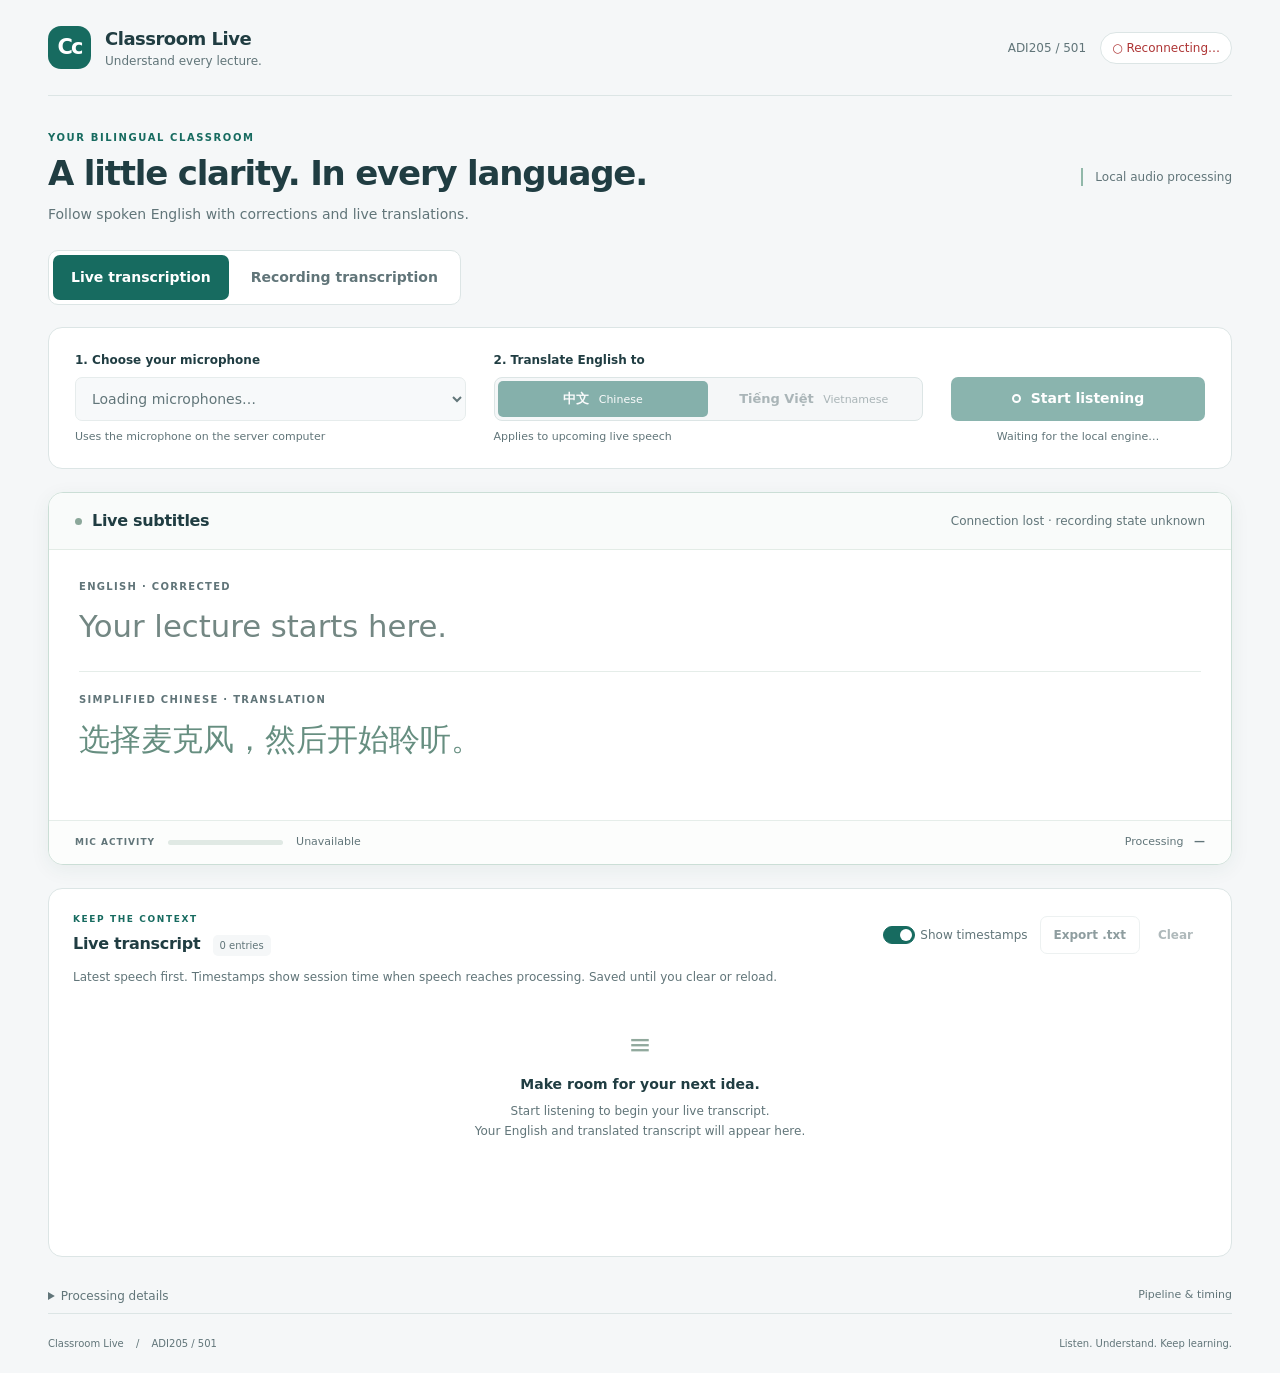
==== commit c82a2f0b: "feat: separate recording workflow with segment controls and cancellation" ====
--- a/static/index.html
+++ b/static/index.html
@@ -5,7 +5,7 @@
     <meta name="viewport" content="width=device-width, initial-scale=1.0">
     <meta name="theme-color" content="#f5f7f8">
     <title>Classroom Live · Bilingual Translation</title>
-    <link rel="stylesheet" href="/static/style.css">
+    <link rel="stylesheet" href="/static/style.css?v=20260912-recording-controls-3">
   </head>
   <body>
     <a class="skip-link" href="#liveSubtitles">Skip to subtitles</a>
@@ -32,6 +32,17 @@
           </div>
           <span class="local-note">Local audio processing</span>
         </div>
+        <div class="workspace-bar">
+          <div class="workspace-tabs" role="tablist" aria-label="Transcription workspace">
+            <button id="liveTab" role="tab" aria-selected="true" aria-controls="liveWorkspace">Live transcription</button>
+            <button id="recordingTab" role="tab" aria-selected="false" aria-controls="recordingWorkspace" tabindex="-1">Recording transcription</button>
+          </div>
+          <div id="listeningBanner" class="listening-banner" hidden>
+            <span id="persistentLiveStatus">Live listening</span>
+            <button id="stopLiveBtn" class="btn btn-secondary">Stop listening</button>
+          </div>
+        </div>
+        <div id="liveWorkspace" role="tabpanel" aria-labelledby="liveTab">
         <div id="notice" class="notice" role="alert" hidden>
         </div>
         <!-- Keep these control IDs aligned with app.js; all actions use the existing FastAPI routes. -->
@@ -51,7 +62,7 @@
               <button class="lang-btn" id="btnLangVietnamese" aria-pressed="false">Tiếng Việt <span>Vietnamese</span>
               </button>
             </div>
-            <span class="control-hint">Applies to upcoming speech and uploads</span>
+            <span class="control-hint">Applies to upcoming live speech</span>
           </div>
           <div class="control-group record-control">
             <button id="toggleRecordBtn" class="btn btn-primary" disabled>
@@ -67,7 +78,7 @@
             <h2 id="subtitleHeading">
               <span class="live-dot" aria-hidden="true">
               </span>Live subtitles</h2>
-              <span class="stage-note" id="stageNote">Ready when you are</span>
+              <span id="liveSpinner" class="spinner" hidden aria-hidden="true"></span><span class="stage-note" id="stageNote" role="status">Ready when you are</span>
             </div>
             <!-- A single polite live region announces each complete bilingual result without moving focus. -->
             <div class="subtitle-card" aria-live="polite" aria-atomic="true">
@@ -102,53 +113,29 @@
               </span>
             </div>
           </section>
-          <div class="bottom-grid">
+
             <section class="panel history-panel" aria-labelledby="historyHeading">
               <div class="panel-header">
                 <div>
                   <p class="eyebrow">KEEP THE CONTEXT</p>
-                  <h2 id="historyHeading">Lecture transcript <span class="counter-badge" id="historyCount">0 entries</span>
+                  <h2 id="historyHeading">Live transcript <span class="counter-badge" id="historyCount">0 entries</span>
                   </h2>
                 </div>
                 <div class="history-actions">
+                  <label class="timestamp-option"><input id="liveTimestamps" type="checkbox" checked> Show timestamps</label>
                   <button id="exportBtn" class="btn btn-secondary" disabled>Export .txt</button>
                   <button id="clearBtn" class="btn btn-quiet" disabled>Clear</button>
                 </div>
               </div>
-              <p class="panel-desc">Latest speech first. Saved in this tab until you clear or reload.</p>
+              <p class="panel-desc">Latest speech first. Timestamps show session time when speech reaches processing. Saved until you clear or reload.</p>
               <div class="history-list" id="historyList" tabindex="0" aria-label="Lecture transcript history">
                 <div class="empty-state">
                   <span class="empty-icon" aria-hidden="true">≡</span>
                   <h3>Make room for your next idea.</h3>
-                  <p>Start listening or upload a recording.<br>Your English and translated transcript will appear here.</p>
+                  <p>Start listening to begin your live transcript.<br>Your English and translated transcript will appear here.</p>
                 </div>
               </div>
             </section>
-            <section class="panel media-panel" aria-labelledby="mediaHeading">
-              <div class="panel-header">
-                <div>
-                  <p class="eyebrow">LEARN AT YOUR OWN PACE</p>
-                  <h2 id="mediaHeading">Have a recording?</h2>
-                </div>
-                <span class="file-tag">AUDIO / VIDEO</span>
-              </div>
-              <p class="panel-desc">Turn a recorded lecture into corrected English and a translation.</p>
-              <input type="file" id="mediaFileInput" accept="audio/*,video/*,.mkv,.m4a,.mov" hidden>
-              <button type="button" class="upload-dropzone" id="dropzone">
-                <span class="upload-icon" aria-hidden="true">↑</span>
-                <strong>Choose a recording</strong>
-                <span>or drag and drop it here</span>
-                <small>MP4, MOV, MKV, MP3, WAV, M4A & more</small>
-              </button>
-              <div class="upload-status" id="uploadStatus" role="status" hidden>
-                <strong id="uploadFileName">
-                </strong>
-                <span id="uploadProgressText">
-                </span>
-              </div>
-              <p class="upload-note">Audio is processed by your local server.</p>
-            </section>
-          </div>
           <!-- Assignment evidence remains available without competing with the classroom reading surface. -->
           <details class="pipeline-details">
             <summary>Processing details <span>Pipeline & timing</span>
@@ -166,13 +153,76 @@
               <p class="timing-note">The classroom target is approximately 3 seconds end to end. Reported processing time excludes capture, queueing, media normalization and display delivery; live speech detection uses the server’s fixed 10 ms estimate.</p>
             </div>
           </details>
+
+        </div>
+        <div id="recordingWorkspace" role="tabpanel" aria-labelledby="recordingTab" hidden>
+          <div class="recording-grid">
+            <section class="panel media-panel" aria-labelledby="mediaHeading">
+              <div class="panel-header">
+                <div>
+                  <p class="eyebrow">LEARN AT YOUR OWN PACE</p>
+                  <h2 id="mediaHeading">Transcribe a recording</h2>
+                </div>
+                <span class="file-tag">AUDIO / VIDEO</span>
+              </div>
+              <p class="panel-desc">Upload audio or video. Read corrected English and translations in recording order.</p>
+              <label for="recordingLanguage">Translate English to</label>
+              <select id="recordingLanguage"><option value="Chinese">Chinese</option><option value="Vietnamese">Vietnamese</option></select>
+              <label for="segmentLength">Translation segment length</label>
+              <select id="segmentLength">
+                <option value="60">Auto · about 60 seconds</option>
+                <option value="30">30 seconds</option><option value="60-fixed">60 seconds</option>
+                <option value="120">120 seconds</option><option value="custom">Custom</option>
+              </select>
+              <div id="customSegmentField" hidden><label for="customSegmentLength">Target seconds (15–300)</label>
+                <input id="customSegmentLength" type="number" min="15" max="300" step="1" value="60">
+              </div>
+              <p class="panel-desc">Lengths are approximate. Passages end at sentence boundaries where possible and use neighboring text for context.</p>
+              <input type="file" id="mediaFileInput" accept="audio/*,video/*,.mkv,.m4a,.mov" hidden>
+              <button type="button" class="upload-dropzone" id="dropzone">
+                <span class="upload-icon" aria-hidden="true">↑</span>
+                <strong>Choose a recording</strong>
+                <span>or drag and drop it here</span>
+                <small>MP4, MOV, MKV, MP3, WAV, M4A & more</small>
+              </button>
+              <p id="selectedRecordingName" class="panel-desc">No recording selected.</p>
+              <div class="recording-actions">
+                <button id="startRecordingBtn" class="btn btn-primary" disabled>Start transcription</button>
+                <button id="stopRecordingBtn" class="btn btn-secondary" hidden>Cancel upload</button>
+              </div>
+              <div class="upload-status" id="uploadStatus" role="status" hidden>
+                <strong id="uploadFileName">
+                </strong>
+                <span id="uploadProgressText">
+                </span>
+              </div>
+              <progress id="recordingProgress" max="100" value="0" aria-label="Recording progress" hidden></progress>
+              <p id="recordingElapsed" class="panel-desc" hidden></p>
+              <button id="retryRecordingBtn" class="btn btn-secondary" hidden>Retry recording</button>
+              <p class="upload-note">Audio is processed by your local server.</p>
+            </section>
+
+            <section class="panel recording-results" aria-labelledby="recordingResultsHeading">
+              <div class="panel-header">
+                <div><p class="eyebrow">YOUR RECORDINGS</p><h2 id="recordingResultsHeading" tabindex="-1">Recording transcripts</h2></div>
+                <div class="history-actions">
+                  <label class="timestamp-option"><input id="recordingTimestamps" type="checkbox" checked> Show timestamps</label>
+                  <button id="recordingExportBtn" class="btn btn-secondary" disabled>Export .txt</button>
+                  <button id="recordingClearBtn" class="btn btn-quiet" disabled>Clear</button>
+                </div>
+              </div>
+              <p class="panel-desc">Timestamps are positions in the recording. Results stay here until you clear or reload.</p>
+              <div id="recordingResults"><div class="empty-state"><h3>Your recording transcript will appear here.</h3><p>Choose a file to get started. Completed segments appear as they are translated.</p></div></div>
+            </section>
+          </div>
+        </div>
         </main>
         <footer>
           <span>Classroom Live <span aria-hidden="true">/</span> ADI205 / 501</span>
           <span>Listen. Understand. Keep learning.</span>
         </footer>
       </div>
-      <script src="/static/app.js">
+      <script src="/static/app.js?v=20260912-recording-controls-3">
       </script>
     </body>
   </html>
--- a/static/style.css
+++ b/static/style.css
@@ -33,7 +33,7 @@
   cursor: pointer;
 }
 
-button: disabled {
+button:disabled {
   cursor: not-allowed;
   opacity: .5;
 }
@@ -856,3 +856,45 @@
   }
 
 }
+
+/* Independent transcription workspaces. */
+.workspace-bar, .workspace-tabs, .listening-banner { display: flex; align-items: center; gap: 12px; flex-wrap: wrap; }
+.workspace-bar { justify-content: space-between; margin-bottom: 22px; }
+.workspace-tabs { gap: 4px; padding: 4px; border: 1px solid var(--line); background: white; border-radius: 10px; }
+.workspace-tabs button { border: 0; border-radius: 7px; padding: 12px 18px; background: transparent; color: var(--muted); font-weight: 600; }
+.workspace-tabs button[aria-selected="true"] { background: var(--primary); color: white; }
+.listening-banner { color: var(--accent-red); font-size: 12px; }
+.recording-grid { display: grid; grid-template-columns: minmax(250px, .7fr) minmax(0, 1.5fr); gap: 23px; align-items: start; }
+.media-panel select { margin: 8px 0 18px; }
+.history-actions { flex-wrap: wrap; align-items: center; }
+.timestamp-option { font-size: 12px; color: var(--muted); display: inline-flex; align-items: center; gap: 5px; margin-right: 8px; }
+.timestamp-option input {
+  appearance: none; width: 32px; height: 18px; flex: 0 0 32px;
+  border: 1px solid #91a7a1; border-radius: 12px; background: #dce5e5;
+  position: relative; margin: 0; cursor: pointer;
+}
+.timestamp-option input::after {
+  content: ""; position: absolute; width: 12px; height: 12px;
+  top: 2px; left: 2px; background: white; border-radius: 50%;
+}
+.timestamp-option input:checked { background: var(--primary); border-color: var(--primary); }
+.timestamp-option input:checked::after { left: 16px; }
+@media (forced-colors: active) { .timestamp-option input { appearance: auto; } .timestamp-option input::after { display: none; } }
+.hide-timestamps .timestamp { display: none; }
+.recording-document { margin-top: 24px; overflow-wrap: anywhere; }
+.recording-document h3 { margin-bottom: 4px; font-size: 16px; }
+.recording-document .history-item { padding: 18px 0; }
+.recording-document .hist-en, .recording-document .hist-trans { font-size: 16px; line-height: 1.7; }
+.recording-document .document-status { color: var(--muted); font-size: 12px; }
+.recording-document .line-label { font-size: 10px; letter-spacing: 1px; color: var(--muted); margin-top: 12px; }
+#recordingWorkspace { margin-bottom: 24px; }
+progress { width: 100%; height: 8px; accent-color: var(--primary); margin-top: 16px; }
+.spinner { width: 13px; height: 13px; border: 2px solid var(--line); border-top-color: var(--primary); border-radius: 50%; animation: spin 1s linear infinite; margin-left: auto; margin-right: 8px; }
+@keyframes spin { to { transform: rotate(360deg); } }
+@media(max-width: 850px) { .recording-grid { grid-template-columns: 1fr; } }
+@media(max-width: 650px) { .workspace-tabs { width: 100%; } .workspace-tabs button { flex: 1; padding: 10px; } }
+@media(prefers-reduced-motion: reduce) { .spinner { animation: none; } }
+
+.recording-actions { display: flex; gap: 10px; flex-wrap: wrap; }
+#customSegmentLength { width: 100%; padding: 10px; border: 1px solid var(--line); border-radius: 7px; font: inherit; }
+#selectedRecordingName { overflow-wrap: anywhere; }
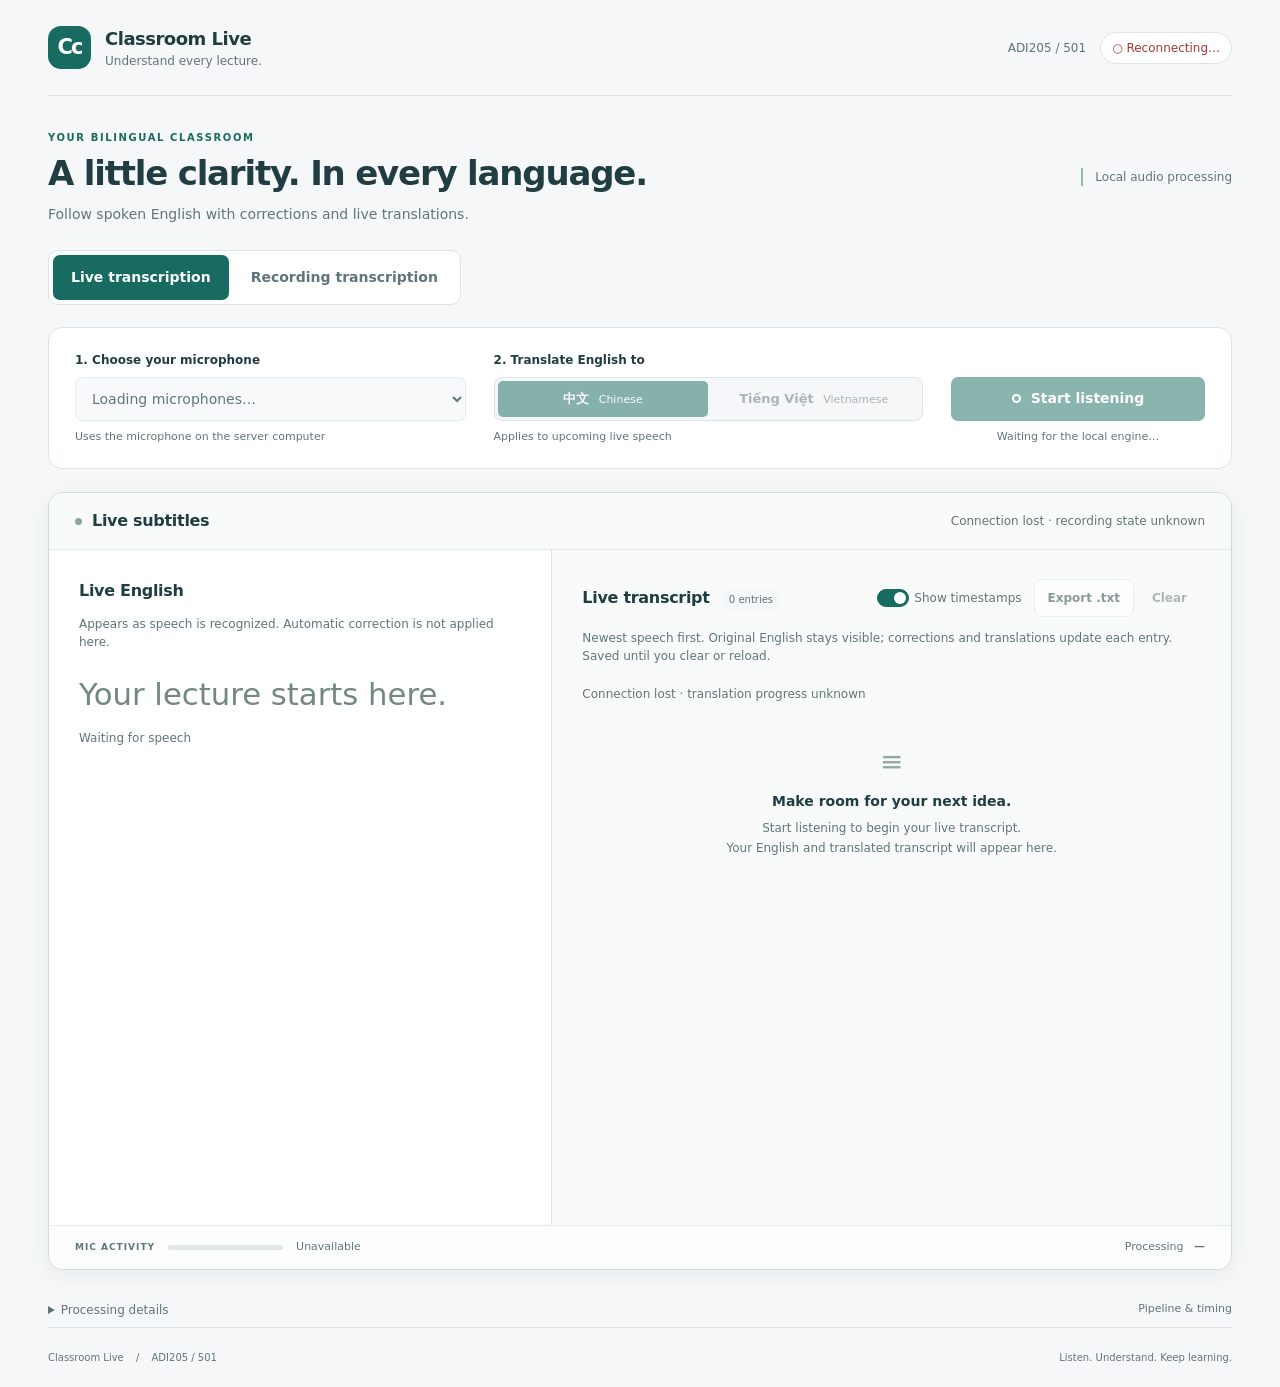
==== commit 1adb32b0: "Show live English alongside a running bilingual transcript" ====
--- a/static/index.html
+++ b/static/index.html
@@ -5,7 +5,7 @@
     <meta name="viewport" content="width=device-width, initial-scale=1.0">
     <meta name="theme-color" content="#f5f7f8">
     <title>Classroom Live · Bilingual Translation</title>
-    <link rel="stylesheet" href="/static/style.css?v=20260912-recording-controls-3">
+    <link rel="stylesheet" href="/static/style.css?v=20260912-live-entry-list-1">
   </head>
   <body>
     <a class="skip-link" href="#liveSubtitles">Skip to subtitles</a>
@@ -80,44 +80,17 @@
               </span>Live subtitles</h2>
               <span id="liveSpinner" class="spinner" hidden aria-hidden="true"></span><span class="stage-note" id="stageNote" role="status">Ready when you are</span>
             </div>
-            <!-- A single polite live region announces each complete bilingual result without moving focus. -->
-            <div class="subtitle-card" aria-live="polite" aria-atomic="true">
-              <div class="subtitle-line english">
-                <div class="line-label">ENGLISH · CORRECTED</div>
-                <div class="line-text" id="liveEnglishText">
-                  <span class="placeholder">Your lecture starts here.</span>
-                </div>
-              </div>
-              <div class="subtitle-line translation">
-                <div class="line-label" id="translationLineLabel">SIMPLIFIED CHINESE · TRANSLATION</div>
-                <div class="line-text translated-text" id="liveTranslationText" lang="zh-Hans">
-                  <span class="placeholder">选择麦克风，然后开始聆听。</span>
-                </div>
-              </div>
-              <div class="raw-diff-indicator" id="rawDiffContainer" hidden>
-                <span class="diff-tag">Original English</span>
-                <span id="liveRawText">
-                </span>
-                <span class="diff-changes" id="liveCorrectionsList">
-                </span>
-              </div>
-            </div>
-            <div class="audio-meter-bar">
-              <span class="meter-label">MIC ACTIVITY</span>
-              <div class="meter-track" aria-hidden="true">
-                <div class="meter-fill" id="audioMeterFill">
-                </div>
-              </div>
-              <span class="vad-badge" id="vadStatusBadge">Idle</span>
-              <span class="latency-badge total" id="statTotalBadge">Processing <b id="statTotal">—</b>
-              </span>
-            </div>
-          </section>
-
-            <section class="panel history-panel" aria-labelledby="historyHeading">
+            <div class="live-panels">
+            <section class="subtitle-card" aria-labelledby="liveEnglishHeading">
+              <h2 id="liveEnglishHeading">Live English</h2>
+              <p class="panel-desc">Appears as speech is recognized. Automatic correction is not applied here.</p>
+              <div class="line-text" id="liveEnglishText" aria-live="polite" aria-atomic="true"><span class="placeholder">Your lecture starts here.</span></div>
+              <p class="panel-desc" id="englishPosition">Waiting for speech</p>
+            </section>
+            <section class="subtitle-card history-panel" aria-labelledby="historyHeading">
               <div class="panel-header">
                 <div>
-                  <p class="eyebrow">KEEP THE CONTEXT</p>
+
                   <h2 id="historyHeading">Live transcript <span class="counter-badge" id="historyCount">0 entries</span>
                   </h2>
                 </div>
@@ -127,7 +100,8 @@
                   <button id="clearBtn" class="btn btn-quiet" disabled>Clear</button>
                 </div>
               </div>
-              <p class="panel-desc">Latest speech first. Timestamps show session time when speech reaches processing. Saved until you clear or reload.</p>
+              <p class="panel-desc">Newest speech first. Original English stays visible; corrections and translations update each entry. Saved until you clear or reload.</p>
+              <p class="panel-desc" id="translationStatus" role="status">Corrections and translation will follow here.</p>
               <div class="history-list" id="historyList" tabindex="0" aria-label="Lecture transcript history">
                 <div class="empty-state">
                   <span class="empty-icon" aria-hidden="true">≡</span>
@@ -136,12 +110,25 @@
                 </div>
               </div>
             </section>
+            </div>
+            <div class="audio-meter-bar">
+              <span class="meter-label">MIC ACTIVITY</span>
+              <div class="meter-track" aria-hidden="true">
+                <div class="meter-fill" id="audioMeterFill">
+                </div>
+              </div>
+              <span class="vad-badge" id="vadStatusBadge">Idle</span>
+              <span class="latency-badge total" id="statTotalBadge">Processing <b id="statTotal">—</b>
+              </span>
+            </div>
+          </section>
+
           <!-- Assignment evidence remains available without competing with the classroom reading surface. -->
           <details class="pipeline-details">
             <summary>Processing details <span>Pipeline & timing</span>
             </summary>
             <div class="details-content">
-              <p>Microphone → speech detection → faster-whisper → Ollama correction & translation → bilingual display. Recordings are normalized with FFmpeg.</p>
+              <p>Microphone → speech detection → faster-whisper → immediate English display. Correction and translation run separately and update the matching transcript entry afterward. Recordings are normalized with FFmpeg.</p>
               <div class="latency-pill-group">
                 <span>Speech detection <b id="statVad">—</b>
                 </span>
@@ -165,7 +152,11 @@
                 </div>
                 <span class="file-tag">AUDIO / VIDEO</span>
               </div>
-              <p class="panel-desc">Upload audio or video. Read corrected English and translations in recording order.</p>
+              <p class="panel-desc">Upload audio or video. English appears as speech is recognized. Optionally add corrections and translation afterward.</p>
+              <label for="recordingMode">Transcription mode</label>
+              <select id="recordingMode"><option value="translate">Transcription + translation</option><option value="transcribe">Transcription only</option></select>
+              <p id="transcriptionOnlyNote" class="panel-desc" hidden>English transcription only. Automatic correction is not applied.</p>
+              <div id="recordingTranslationSettings">
               <label for="recordingLanguage">Translate English to</label>
               <select id="recordingLanguage"><option value="Chinese">Chinese</option><option value="Vietnamese">Vietnamese</option></select>
               <label for="segmentLength">Translation segment length</label>
@@ -178,6 +169,7 @@
                 <input id="customSegmentLength" type="number" min="15" max="300" step="1" value="60">
               </div>
               <p class="panel-desc">Lengths are approximate. Passages end at sentence boundaries where possible and use neighboring text for context.</p>
+              </div>
               <input type="file" id="mediaFileInput" accept="audio/*,video/*,.mkv,.m4a,.mov" hidden>
               <button type="button" class="upload-dropzone" id="dropzone">
                 <span class="upload-icon" aria-hidden="true">↑</span>
@@ -212,7 +204,7 @@
                 </div>
               </div>
               <p class="panel-desc">Timestamps are positions in the recording. Results stay here until you clear or reload.</p>
-              <div id="recordingResults"><div class="empty-state"><h3>Your recording transcript will appear here.</h3><p>Choose a file to get started. Completed segments appear as they are translated.</p></div></div>
+              <div id="recordingResults"><div class="empty-state"><h3>Your recording transcript will appear here.</h3><p>Choose a file to get started. English appears as speech is recognized; optional translations follow after transcription finishes.</p></div></div>
             </section>
           </div>
         </div>
@@ -222,7 +214,7 @@
           <span>Listen. Understand. Keep learning.</span>
         </footer>
       </div>
-      <script src="/static/app.js?v=20260912-recording-controls-3">
+      <script src="/static/app.js?v=20260912-live-entry-list-1">
       </script>
     </body>
   </html>
--- a/static/style.css
+++ b/static/style.css
@@ -896,5 +896,24 @@
 @media(prefers-reduced-motion: reduce) { .spinner { animation: none; } }
 
 .recording-actions { display: flex; gap: 10px; flex-wrap: wrap; }
+.recording-document .translation-pending { color: var(--muted); font-style: italic; min-height: 1.7em; }
 #customSegmentLength { width: 100%; padding: 10px; border: 1px solid var(--line); border-radius: 7px; font: inherit; }
 #selectedRecordingName { overflow-wrap: anywhere; }
+
+/* English recognition advances independently of the bilingual result. */
+.live-panels { display: grid; grid-template-columns: minmax(0, 1fr) minmax(0, 1fr); }
+.live-panels .subtitle-card { min-width: 0; overflow-wrap: anywhere; }
+.live-panels .history-panel { border-left: 1px solid var(--line); background: #f9fbfa; }
+@media(max-width: 850px) {
+  .live-panels { grid-template-columns: 1fr; }
+  .live-panels .history-panel { border-left: 0; border-top: 1px solid var(--line); }
+}
+
+.live-panels { grid-template-columns: minmax(0, .85fr) minmax(0, 1.15fr); }
+.live-panels .panel-header { flex-wrap: wrap; }
+.live-panels .history-list { height: 480px; }
+.live-panels .history-item { padding: 18px 0; }
+.live-panels .history-item .line-label { margin: 12px 0 3px; font-size: 10px; }
+.live-panels .hist-en, .live-panels .hist-corrected, .live-panels .hist-trans { font-size: 18px; line-height: 1.6; }
+.live-panels .hist-corrected { border-left: 3px solid #cb862b; padding-left: 10px; }
+@media(max-width: 850px) { .live-panels { grid-template-columns: 1fr; } }
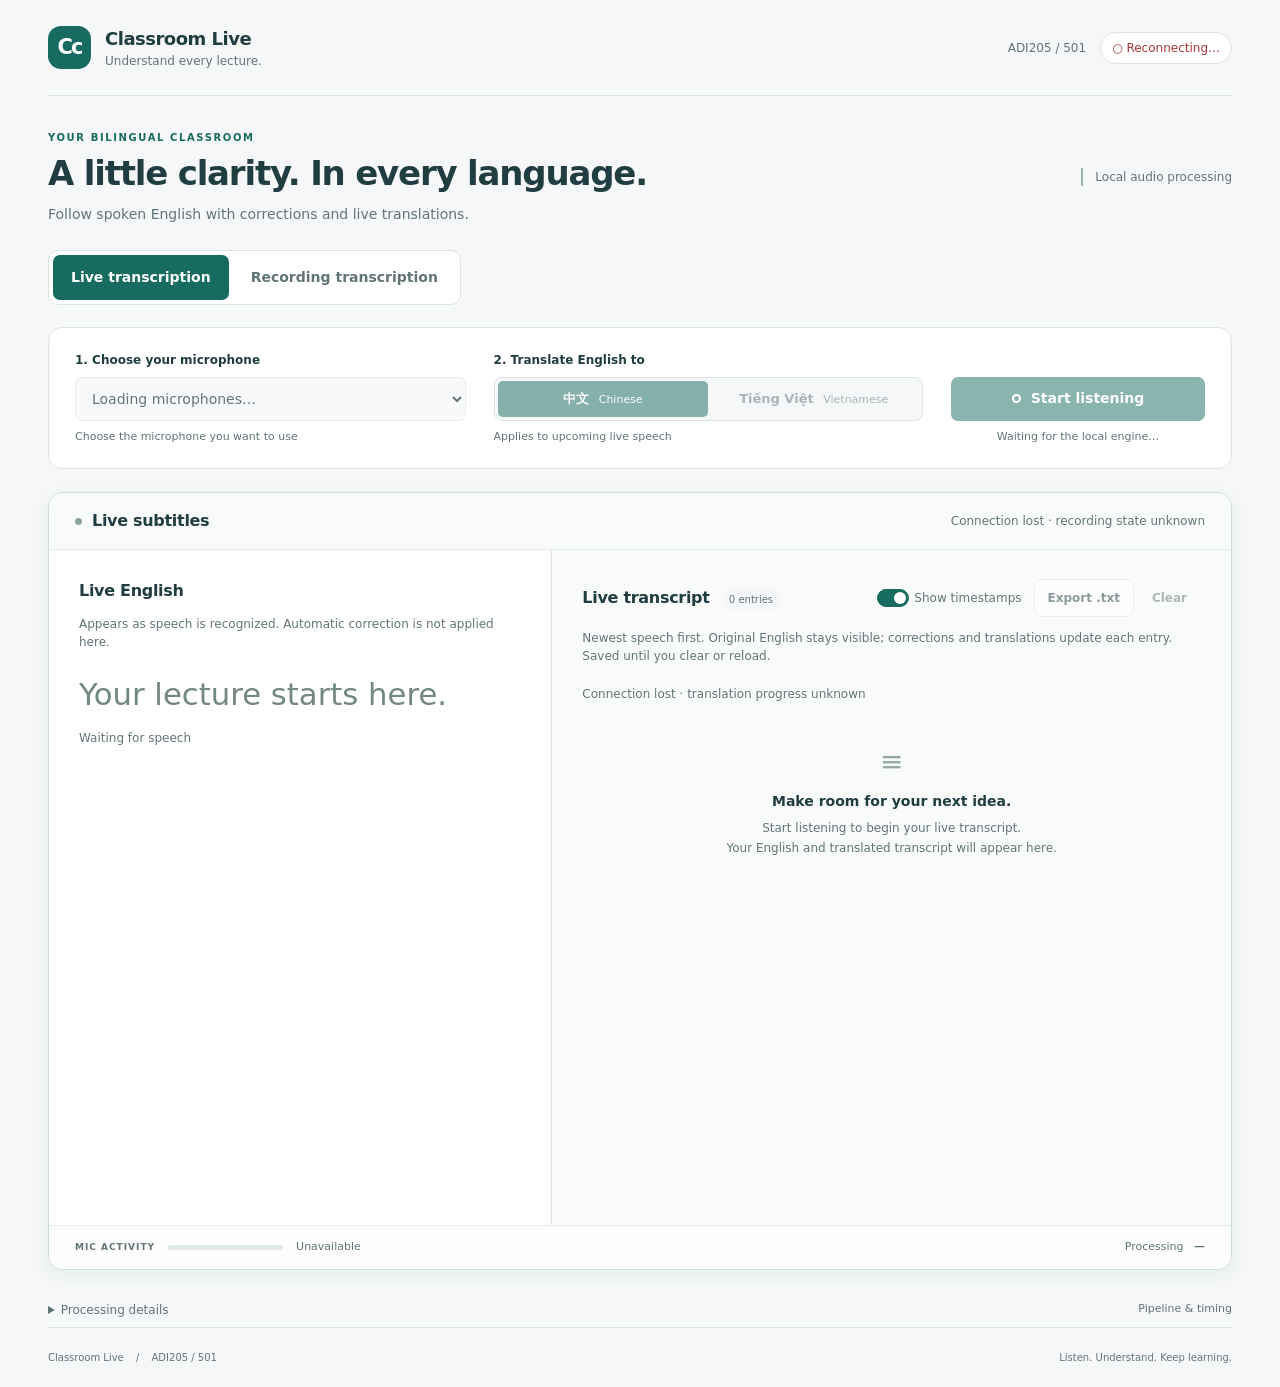
==== commit 44883b26: "Package Classroom Live for Docker Desktop and publish setup guide" ====
--- a/static/index.html
+++ b/static/index.html
@@ -52,7 +52,7 @@
             <select id="audioDeviceSelect">
               <option value="">Loading microphones…</option>
             </select>
-            <span class="control-hint">Uses the microphone on the server computer</span>
+            <span class="control-hint" id="microphoneHint">Choose the microphone you want to use</span>
           </div>
           <div class="control-group">
             <span id="languageLabel" class="control-label">2. Translate English to</span>
@@ -214,7 +214,8 @@
           <span>Listen. Understand. Keep learning.</span>
         </footer>
       </div>
-      <script src="/static/app.js?v=20260912-live-entry-list-1">
+      <script src="/static/browser-audio.js?v=20260925"></script>
+      <script src="/static/app.js?v=20260925-browser-audio">
       </script>
     </body>
   </html>
--- a/static/style.css
+++ b/static/style.css
@@ -641,6 +641,11 @@
   overflow-wrap: anywhere;
 }
 
+.notice.setup {
+  background: #eef8f6;
+  border-color: #afd5ce;
+  color: #175f54;
+}
 .notice {
   background: #fff2ee;
   border: 1px solid #e6b5a8;
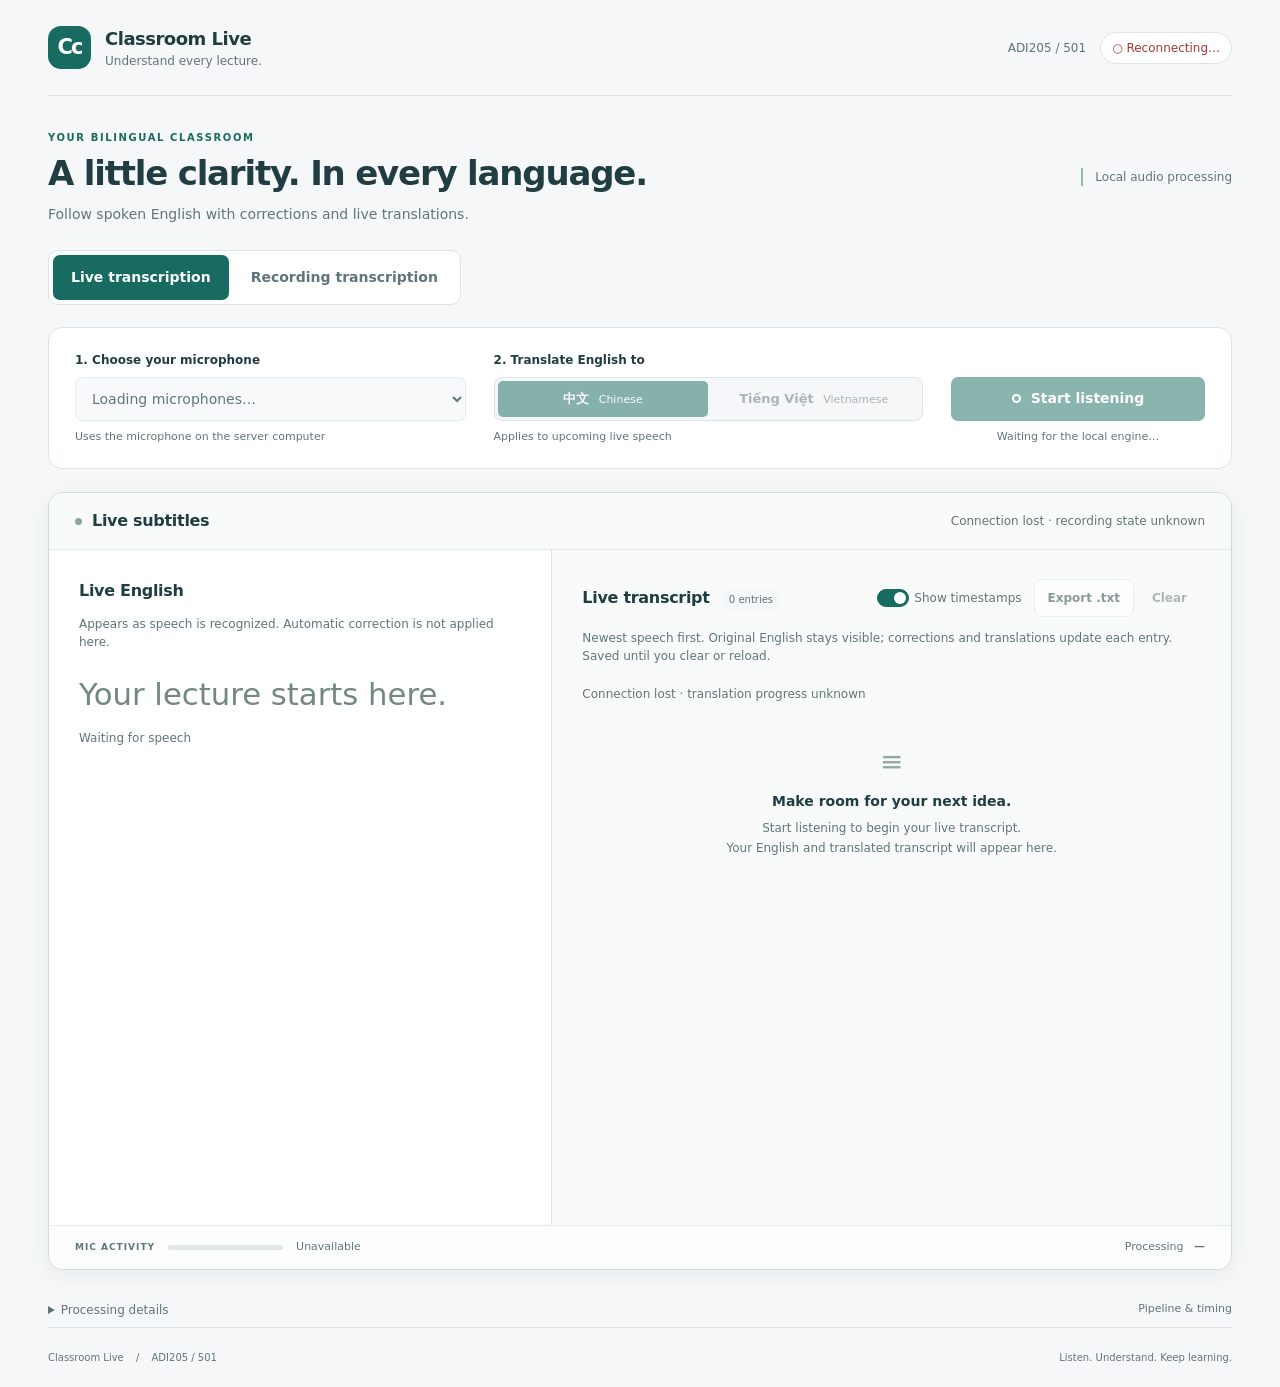
==== commit afd2777f: "Revert "Package Classroom Live for Docker Desktop and publish setup guide" This reverts commit e2465" ====
--- a/static/index.html
+++ b/static/index.html
@@ -52,7 +52,7 @@
             <select id="audioDeviceSelect">
               <option value="">Loading microphones…</option>
             </select>
-            <span class="control-hint" id="microphoneHint">Choose the microphone you want to use</span>
+            <span class="control-hint">Uses the microphone on the server computer</span>
           </div>
           <div class="control-group">
             <span id="languageLabel" class="control-label">2. Translate English to</span>
@@ -214,8 +214,7 @@
           <span>Listen. Understand. Keep learning.</span>
         </footer>
       </div>
-      <script src="/static/browser-audio.js?v=20260925"></script>
-      <script src="/static/app.js?v=20260925-browser-audio">
+      <script src="/static/app.js?v=20260912-live-entry-list-1">
       </script>
     </body>
   </html>
--- a/static/style.css
+++ b/static/style.css
@@ -641,11 +641,6 @@
   overflow-wrap: anywhere;
 }
 
-.notice.setup {
-  background: #eef8f6;
-  border-color: #afd5ce;
-  color: #175f54;
-}
 .notice {
   background: #fff2ee;
   border: 1px solid #e6b5a8;
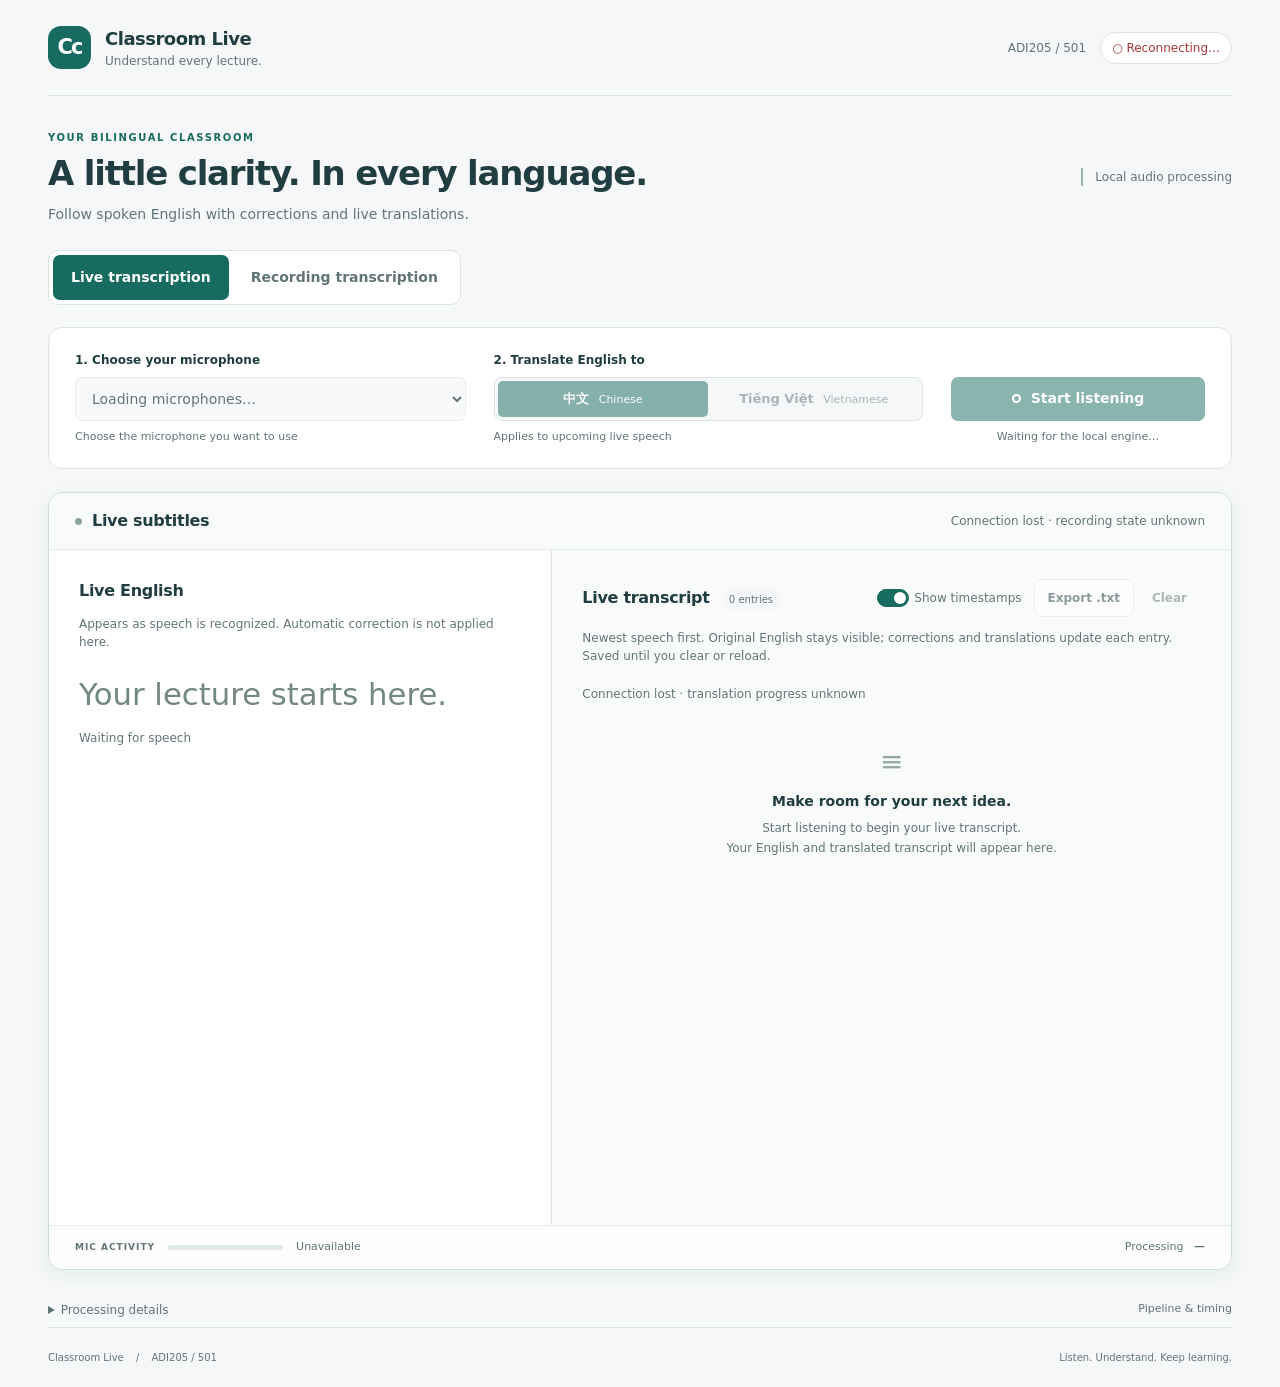
==== commit 198d5be7: "Merge pull request #3 from jerrychan54321-coder/jerry-docker-branch Package Classroom Live for Docke" ====
--- a/static/index.html
+++ b/static/index.html
@@ -52,7 +52,7 @@
             <select id="audioDeviceSelect">
               <option value="">Loading microphones…</option>
             </select>
-            <span class="control-hint">Uses the microphone on the server computer</span>
+            <span class="control-hint" id="microphoneHint">Choose the microphone you want to use</span>
           </div>
           <div class="control-group">
             <span id="languageLabel" class="control-label">2. Translate English to</span>
@@ -214,7 +214,8 @@
           <span>Listen. Understand. Keep learning.</span>
         </footer>
       </div>
-      <script src="/static/app.js?v=20260912-live-entry-list-1">
+      <script src="/static/browser-audio.js?v=20260925"></script>
+      <script src="/static/app.js?v=20260925-browser-audio">
       </script>
     </body>
   </html>
--- a/static/style.css
+++ b/static/style.css
@@ -641,6 +641,11 @@
   overflow-wrap: anywhere;
 }
 
+.notice.setup {
+  background: #eef8f6;
+  border-color: #afd5ce;
+  color: #175f54;
+}
 .notice {
   background: #fff2ee;
   border: 1px solid #e6b5a8;
